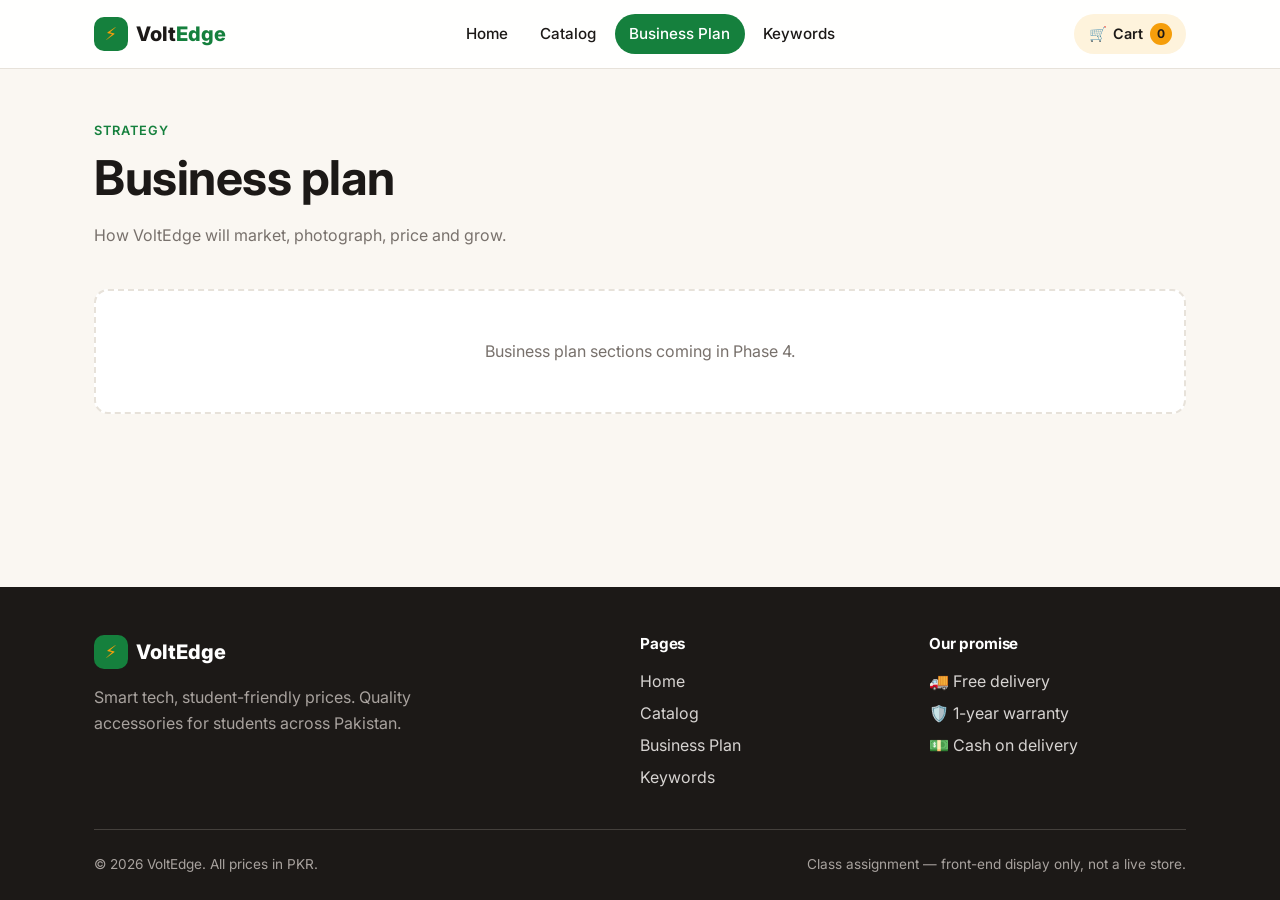
==== business.html @ deff89b0 "Phase 1: design system, product data, shared layout" ====
<!DOCTYPE html>
<!--
  =====================================================================
  VoltEdge — business.html (Business plan)
  ---------------------------------------------------------------------
  Presents the store's business plan: marketing strategy, imaging plan,
  products worth table, expected revenue (with a pure-CSS bar chart)
  and area of success. Built in Phase 4 — Phase 1 is a placeholder.
  The header and footer are injected by js/main.js.
  =====================================================================
-->
<html lang="en">
<head>
  <meta charset="UTF-8" />
  <meta name="viewport" content="width=device-width, initial-scale=1.0" />
  <title>Business Plan — VoltEdge</title>
  <meta name="description" content="VoltEdge business plan: marketing strategy, imaging plan, product margins and expected revenue." />

  <!-- Inter font (falls back to the system font stack if offline) -->
  <link rel="preconnect" href="https://fonts.googleapis.com" />
  <link rel="preconnect" href="https://fonts.gstatic.com" crossorigin />
  <link href="https://fonts.googleapis.com/css2?family=Inter:wght@400;500;600;700;800&display=swap" rel="stylesheet" />

  <!-- Shared stylesheet -->
  <link rel="stylesheet" href="css/style.css" />
</head>
<body>

  <!-- Shared header/nav (filled by main.js) -->
  <header id="site-header"></header>

  <main>
    <!-- Page intro -->
    <section class="page-hero">
      <div class="container">
        <span class="eyebrow">Strategy</span>
        <h1>Business plan</h1>
        <p>How VoltEdge will market, photograph, price and grow.</p>
      </div>
    </section>

    <!-- Business plan sections (Phase 4) -->
    <section class="section" style="padding-top: 0;">
      <div class="container">
        <div class="placeholder">Business plan sections coming in Phase 4.</div>
      </div>
    </section>
  </main>

  <!-- Shared footer (filled by main.js) -->
  <footer id="site-footer"></footer>

  <!-- Scripts: product data first, then shared behaviour -->
  <script src="js/products.js"></script>
  <script src="js/main.js"></script>
</body>
</html>
---- css/style.css ----
/* =====================================================================
   VoltEdge — style.css
   ---------------------------------------------------------------------
   The single stylesheet for every page of the VoltEdge Tech Accessories
   Store (class assignment front-end). It holds:
     1. Design tokens (CSS variables: colors, spacing, radius, shadows)
     2. Reset & base styles (body, headings, links, images)
     3. Layout helpers (container, sections, grids)
     4. Components (buttons, cards, badges, tables)
     5. Shared header / navigation
     6. Shared footer
     7. Placeholder blocks (used until each phase fills a page)
     8. Responsive rules (tablet & mobile)
   Color rule: NO blue, pink or purple anywhere — only the palette below.
   ===================================================================== */


/* ---------------------------------------------------------------------
   1. DESIGN TOKENS
   All colors and sizes live here so the whole site stays consistent.
   --------------------------------------------------------------------- */
:root {
  /* Brand palette (from the assignment brief) */
  --bg: #FAF7F2;            /* warm cream page background */
  --surface: #FFFFFF;       /* cards, header, tables */
  --ink: #1C1917;           /* main text — warm charcoal */
  --muted: #78716C;         /* secondary text */
  --primary: #15803D;       /* forest green — main brand color */
  --primary-dark: #14532D;  /* darker green for hover / footer */
  --accent: #F59E0B;        /* amber — highlights, badges, prices */

  /* Supporting tints derived from the palette */
  --primary-soft: #E7F3EA;  /* very light green background */
  --accent-soft: #FEF3DC;   /* very light amber background */
  --border: #E7E2DA;        /* warm light border */

  /* Typography */
  --font: "Inter", system-ui, -apple-system, "Segoe UI", Roboto,
          "Helvetica Neue", Arial, sans-serif;

  /* Spacing scale (generous, based on 8px) */
  --space-1: 0.5rem;   /*  8px */
  --space-2: 1rem;     /* 16px */
  --space-3: 1.5rem;   /* 24px */
  --space-4: 2rem;     /* 32px */
  --space-5: 3rem;     /* 48px */
  --space-6: 4.5rem;   /* 72px */

  /* Shape & depth */
  --radius-sm: 8px;
  --radius: 14px;
  --radius-lg: 22px;
  --shadow-sm: 0 1px 2px rgba(28, 25, 23, 0.06);
  --shadow: 0 4px 16px rgba(28, 25, 23, 0.08);
  --shadow-lg: 0 12px 32px rgba(28, 25, 23, 0.12);

  /* Layout */
  --container: 1140px;
  --header-h: 68px;
}


/* ---------------------------------------------------------------------
   2. RESET & BASE STYLES
   --------------------------------------------------------------------- */
*,
*::before,
*::after {
  box-sizing: border-box;
}

html {
  scroll-behavior: smooth;
}

body {
  margin: 0;
  font-family: var(--font);
  font-size: 1rem;
  line-height: 1.6;
  color: var(--ink);
  background: var(--bg);
  -webkit-font-smoothing: antialiased;
  /* Footer always sits at the bottom, even on short pages */
  min-height: 100vh;
  display: flex;
  flex-direction: column;
}

main {
  flex: 1;
}

h1, h2, h3, h4 {
  margin: 0 0 var(--space-2);
  line-height: 1.2;
  font-weight: 700;
  letter-spacing: -0.01em;
}

h1 { font-size: clamp(2rem, 4vw, 3rem); }
h2 { font-size: clamp(1.5rem, 3vw, 2rem); }
h3 { font-size: 1.2rem; }

p {
  margin: 0 0 var(--space-2);
}

a {
  color: var(--primary);
  text-decoration: none;
}

a:hover {
  color: var(--primary-dark);
  text-decoration: underline;
}

img {
  max-width: 100%;
  display: block;
}

/* Visible keyboard focus everywhere (accessibility) */
:focus-visible {
  outline: 3px solid var(--accent);
  outline-offset: 2px;
}

/* Small grey helper text */
.muted {
  color: var(--muted);
}


/* ---------------------------------------------------------------------
   3. LAYOUT HELPERS
   --------------------------------------------------------------------- */

/* Centered page-width wrapper */
.container {
  width: 100%;
  max-width: var(--container);
  margin: 0 auto;
  padding: 0 var(--space-3);
}

/* Vertical rhythm for page sections */
.section {
  padding: var(--space-6) 0;
}

/* Section title + subtitle block */
.section-head {
  margin-bottom: var(--space-4);
}

.section-head p {
  color: var(--muted);
  max-width: 60ch;
}

/* Small uppercase label above headings */
.eyebrow {
  display: inline-block;
  font-size: 0.8rem;
  font-weight: 600;
  text-transform: uppercase;
  letter-spacing: 0.08em;
  color: var(--primary);
  margin-bottom: var(--space-1);
}

/* Responsive auto-fit grid (cards, badges, products) */
.grid {
  display: grid;
  gap: var(--space-3);
  grid-template-columns: repeat(auto-fit, minmax(240px, 1fr));
}


/* ---------------------------------------------------------------------
   4. COMPONENTS
   --------------------------------------------------------------------- */

/* ---- 4a. Buttons ---- */
.btn {
  display: inline-flex;
  align-items: center;
  justify-content: center;
  gap: 0.5rem;
  padding: 0.75rem 1.4rem;
  font: inherit;
  font-weight: 600;
  font-size: 0.95rem;
  border: 2px solid transparent;
  border-radius: 999px;
  cursor: pointer;
  text-decoration: none;
  transition: background 0.2s, color 0.2s, transform 0.15s, box-shadow 0.2s;
}

.btn:hover {
  text-decoration: none;
  transform: translateY(-1px);
}

.btn:active {
  transform: translateY(0);
}

/* Main call-to-action: forest green */
.btn-primary {
  background: var(--primary);
  color: #fff;
  box-shadow: var(--shadow-sm);
}

.btn-primary:hover {
  background: var(--primary-dark);
  color: #fff;
  box-shadow: var(--shadow);
}

/* Secondary: outlined green */
.btn-outline {
  background: transparent;
  color: var(--primary);
  border-color: var(--primary);
}

.btn-outline:hover {
  background: var(--primary-soft);
  color: var(--primary-dark);
}

/* Attention button: amber */
.btn-accent {
  background: var(--accent);
  color: var(--ink);
}

.btn-accent:hover {
  background: #D97706; /* darker amber */
  color: var(--ink);
}

/* Full-width button (e.g. inside product cards) */
.btn-block {
  width: 100%;
}

/* ---- 4b. Cards ---- */
.card {
  background: var(--surface);
  border: 1px solid var(--border);
  border-radius: var(--radius);
  box-shadow: var(--shadow-sm);
  padding: var(--space-3);
  transition: box-shadow 0.2s, transform 0.2s;
}

/* Cards that lift slightly on hover */
.card-hover:hover {
  box-shadow: var(--shadow-lg);
  transform: translateY(-3px);
}

.card h3 {
  margin-bottom: var(--space-1);
}

/* ---- 4c. Badges / pills ---- */
.badge {
  display: inline-flex;
  align-items: center;
  gap: 0.35rem;
  padding: 0.25rem 0.7rem;
  font-size: 0.78rem;
  font-weight: 600;
  border-radius: 999px;
  background: var(--primary-soft);
  color: var(--primary-dark);
}

.badge-accent {
  background: var(--accent-soft);
  color: #92400E; /* deep amber text, readable on light amber */
}

/* Price text style (used everywhere a PKR price appears) */
.price {
  font-size: 1.25rem;
  font-weight: 700;
  color: var(--primary-dark);
}

/* ---- 4d. Tables (business plan & keyword planner) ---- */
.table-wrap {
  overflow-x: auto;              /* scroll sideways on small phones */
  background: var(--surface);
  border: 1px solid var(--border);
  border-radius: var(--radius);
  box-shadow: var(--shadow-sm);
}

table {
  width: 100%;
  border-collapse: collapse;
  font-size: 0.95rem;
}

th,
td {
  padding: 0.85rem 1rem;
  text-align: left;
  border-bottom: 1px solid var(--border);
  white-space: nowrap;
}

th {
  background: var(--primary-soft);
  color: var(--primary-dark);
  font-weight: 600;
}

tbody tr:last-child td {
  border-bottom: none;
}

tbody tr:hover {
  background: #FDFBF7;
}


/* ---------------------------------------------------------------------
   5. SHARED HEADER / NAVIGATION
   Markup is injected by js/main.js into <header id="site-header">.
   --------------------------------------------------------------------- */
.site-header {
  position: sticky;
  top: 0;
  z-index: 50;
  background: rgba(255, 255, 255, 0.92);
  backdrop-filter: blur(8px);
  border-bottom: 1px solid var(--border);
}

.nav {
  display: flex;
  align-items: center;
  justify-content: space-between;
  gap: var(--space-2);
  min-height: var(--header-h);
}

/* Logo: lightning mark + store name */
.logo {
  display: inline-flex;
  align-items: center;
  gap: 0.5rem;
  font-weight: 800;
  font-size: 1.25rem;
  color: var(--ink);
}

.logo:hover {
  text-decoration: none;
  color: var(--ink);
}

.logo-mark {
  display: grid;
  place-items: center;
  width: 34px;
  height: 34px;
  border-radius: 10px;
  background: var(--primary);
  color: var(--accent);
  font-size: 1.1rem;
}

.logo-text span {
  color: var(--primary);
}

/* Navigation links */
.nav-links {
  display: flex;
  align-items: center;
  gap: 0.25rem;
  list-style: none;
  margin: 0;
  padding: 0;
}

.nav-links a {
  display: block;
  padding: 0.5rem 0.9rem;
  border-radius: 999px;
  color: var(--ink);
  font-weight: 500;
  font-size: 0.95rem;
}

.nav-links a:hover {
  background: var(--primary-soft);
  color: var(--primary-dark);
  text-decoration: none;
}

/* Current page link (set by main.js) */
.nav-links a.active {
  background: var(--primary);
  color: #fff;
}

/* Right side of the header: cart + mobile menu button */
.nav-actions {
  display: flex;
  align-items: center;
  gap: 0.5rem;
}

/* Cart button with item counter bubble */
.cart-btn {
  position: relative;
  display: inline-flex;
  align-items: center;
  gap: 0.4rem;
  padding: 0.5rem 0.9rem;
  border-radius: 999px;
  background: var(--accent-soft);
  color: var(--ink);
  font-weight: 600;
  font-size: 0.9rem;
}

.cart-btn:hover {
  text-decoration: none;
  color: var(--ink);
  background: #FDE7B5;
}

.cart-count {
  display: inline-grid;
  place-items: center;
  min-width: 22px;
  height: 22px;
  padding: 0 6px;
  border-radius: 999px;
  background: var(--accent);
  color: var(--ink);
  font-size: 0.75rem;
  font-weight: 700;
}

/* Short "bump" animation when an item is added (used in Phase 3) */
.cart-count.bump {
  animation: bump 0.35s ease;
}

@keyframes bump {
  50% { transform: scale(1.35); }
}

/* Hamburger button — only visible on mobile */
.menu-toggle {
  display: none;
  width: 42px;
  height: 42px;
  border: 1px solid var(--border);
  border-radius: 10px;
  background: var(--surface);
  font-size: 1.2rem;
  cursor: pointer;
  color: var(--ink);
}


/* ---------------------------------------------------------------------
   6. SHARED FOOTER
   Markup is injected by js/main.js into <footer id="site-footer">.
   --------------------------------------------------------------------- */
.site-footer {
  background: var(--ink);
  color: #D6D3D1;
  padding: var(--space-5) 0 var(--space-3);
  margin-top: var(--space-5);
}

.footer-grid {
  display: grid;
  gap: var(--space-4);
  grid-template-columns: 2fr 1fr 1fr;
}

.site-footer .logo,
.site-footer .logo:hover {
  color: #fff;
}

.site-footer h4 {
  color: #fff;
  font-size: 0.95rem;
  margin-bottom: var(--space-2);
}

.site-footer ul {
  list-style: none;
  margin: 0;
  padding: 0;
}

.site-footer li {
  margin-bottom: 0.4rem;
}

.site-footer a {
  color: #D6D3D1;
}

.site-footer a:hover {
  color: var(--accent);
}

.footer-tagline {
  margin-top: var(--space-2);
  max-width: 34ch;
  color: #A8A29E;
}

.footer-bottom {
  margin-top: var(--space-4);
  padding-top: var(--space-3);
  border-top: 1px solid #44403C;
  font-size: 0.85rem;
  color: #A8A29E;
  display: flex;
  flex-wrap: wrap;
  justify-content: space-between;
  gap: var(--space-1);
}


/* ---------------------------------------------------------------------
   7. PLACEHOLDER BLOCKS
   Temporary "coming in Phase X" panels so each page shows the shared
   layout before its real content is built.
   --------------------------------------------------------------------- */
.page-hero {
  padding: var(--space-5) 0 var(--space-3);
}

.page-hero p {
  color: var(--muted);
  max-width: 60ch;
}

.placeholder {
  border: 2px dashed var(--border);
  border-radius: var(--radius);
  padding: var(--space-5) var(--space-3);
  text-align: center;
  color: var(--muted);
  background: var(--surface);
}

/* Small swatch row used on the design-system preview */
.swatches {
  display: grid;
  gap: var(--space-2);
  grid-template-columns: repeat(auto-fit, minmax(130px, 1fr));
}

.swatch {
  border-radius: var(--radius-sm);
  overflow: hidden;
  border: 1px solid var(--border);
  background: var(--surface);
  font-size: 0.8rem;
}

.swatch-color {
  height: 64px;
}

.swatch-label {
  padding: 0.5rem 0.75rem;
}

.swatch-label code {
  color: var(--muted);
}

/* Row of example buttons / badges */
.demo-row {
  display: flex;
  flex-wrap: wrap;
  gap: var(--space-2);
  align-items: center;
}


/* ---------------------------------------------------------------------
   8. RESPONSIVE RULES
   --------------------------------------------------------------------- */

/* Tablet */
@media (max-width: 900px) {
  .footer-grid {
    grid-template-columns: 1fr 1fr;
  }

  .footer-grid > :first-child {
    grid-column: 1 / -1;
  }
}

/* Mobile: collapse nav into a dropdown menu */
@media (max-width: 720px) {
  .container {
    padding: 0 var(--space-2);
  }

  .section {
    padding: var(--space-5) 0;
  }

  .menu-toggle {
    display: inline-grid;
    place-items: center;
  }

  .nav-links {
    display: none;
    position: absolute;
    top: var(--header-h);
    left: 0;
    right: 0;
    flex-direction: column;
    align-items: stretch;
    padding: var(--space-2);
    background: var(--surface);
    border-bottom: 1px solid var(--border);
    box-shadow: var(--shadow);
  }

  /* main.js toggles this class when the hamburger is tapped */
  .nav-links.open {
    display: flex;
  }

  .nav-links a {
    padding: 0.75rem 1rem;
  }

  /* Hide the word "Cart" on small screens, keep icon + count */
  .cart-label {
    display: none;
  }

  .footer-grid {
    grid-template-columns: 1fr;
  }
}
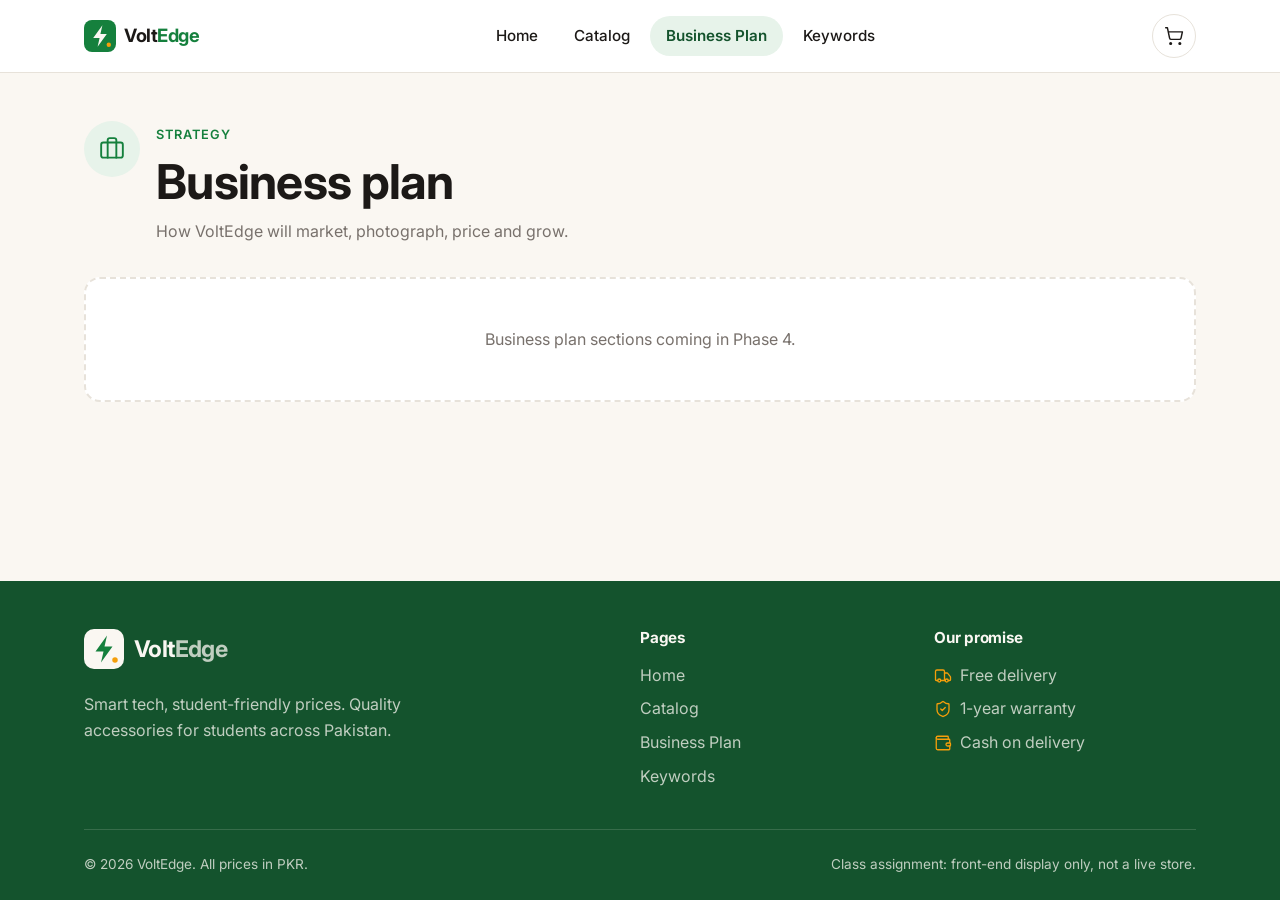
==== commit a56cf8d6: "Phase 3: SVG icons, new logo, product catalog with mini-cart" ====
--- a/business.html
+++ b/business.html
@@ -5,16 +5,19 @@
   ---------------------------------------------------------------------
   Presents the store's business plan: marketing strategy, imaging plan,
   products worth table, expected revenue (with a pure-CSS bar chart)
-  and area of success. Built in Phase 4 — Phase 1 is a placeholder.
-  The header and footer are injected by js/main.js.
+  and area of success. Built in Phase 4; for now it is a placeholder.
+  Header, footer and icons (<span data-icon>) are filled by js/main.js.
   =====================================================================
 -->
 <html lang="en">
 <head>
   <meta charset="UTF-8" />
   <meta name="viewport" content="width=device-width, initial-scale=1.0" />
-  <title>Business Plan — VoltEdge</title>
+  <title>Business Plan | VoltEdge</title>
   <meta name="description" content="VoltEdge business plan: marketing strategy, imaging plan, product margins and expected revenue." />
+
+  <!-- Favicon: the VoltEdge logo mark -->
+  <link rel="icon" href="images/favicon.svg" type="image/svg+xml" />
 
   <!-- Inter font (falls back to the system font stack if offline) -->
   <link rel="preconnect" href="https://fonts.googleapis.com" />
@@ -32,15 +35,18 @@
   <main>
     <!-- Page intro -->
     <section class="page-hero">
-      <div class="container">
-        <span class="eyebrow">Strategy</span>
-        <h1>Business plan</h1>
-        <p>How VoltEdge will market, photograph, price and grow.</p>
+      <div class="container heading-with-icon">
+        <span class="icon-circle icon-circle-lg"><span data-icon="briefcase" data-size="26"></span></span>
+        <div>
+          <span class="eyebrow">Strategy</span>
+          <h1>Business plan</h1>
+          <p>How VoltEdge will market, photograph, price and grow.</p>
+        </div>
       </div>
     </section>
 
     <!-- Business plan sections (Phase 4) -->
-    <section class="section" style="padding-top: 0;">
+    <section class="section section-tight-top">
       <div class="container">
         <div class="placeholder">Business plan sections coming in Phase 4.</div>
       </div>
@@ -50,7 +56,8 @@
   <!-- Shared footer (filled by main.js) -->
   <footer id="site-footer"></footer>
 
-  <!-- Scripts: product data first, then shared behaviour -->
+  <!-- Scripts: icons, product data, then shared behaviour -->
+  <script src="js/icons.js"></script>
   <script src="js/products.js"></script>
   <script src="js/main.js"></script>
 </body>
--- a/css/style.css
+++ b/css/style.css
@@ -2,61 +2,71 @@
    VoltEdge — style.css
    ---------------------------------------------------------------------
    The single stylesheet for every page of the VoltEdge Tech Accessories
-   Store (class assignment front-end). It holds:
-     1. Design tokens (CSS variables: colors, spacing, radius, shadows)
-     2. Reset & base styles (body, headings, links, images)
-     3. Layout helpers (container, sections, grids)
-     4. Components (buttons, cards, badges, tables)
-     5. Shared header / navigation
+   Store (class assignment front-end). Sections:
+     1. Design tokens (colors, 8px spacing scale, radii, shadows)
+     2. Reset & base styles
+     3. Layout helpers (container, sections, headings with icons)
+     4. Components (icons, buttons, cards, badges, price, tables)
+     5. Shared header (logo, nav, cart button, mini-cart)
      6. Shared footer
-     7. Placeholder blocks (used until each phase fills a page)
-     8. Responsive rules (tablet & mobile)
-   Color rule: NO blue, pink or purple anywhere — only the palette below.
+     7. Page intro & placeholder blocks
+     8. Home page (hero, trust badges, featured strip, student banner)
+     9. Catalog page (filter bar, product cards, "Products worth")
+    10. Responsive rules (tablet & phone)
+   Rules: NO blue, pink or purple; NO emoji (icons come from js/icons.js);
+   one border radius per component type; subtle shadows; flat colors.
    ===================================================================== */
 
 
 /* ---------------------------------------------------------------------
    1. DESIGN TOKENS
-   All colors and sizes live here so the whole site stays consistent.
    --------------------------------------------------------------------- */
 :root {
   /* Brand palette (from the assignment brief) */
   --bg: #FAF7F2;            /* warm cream page background */
   --surface: #FFFFFF;       /* cards, header, tables */
-  --ink: #1C1917;           /* main text — warm charcoal */
+  --ink: #1C1917;           /* main text: warm charcoal */
   --muted: #78716C;         /* secondary text */
-  --primary: #15803D;       /* forest green — main brand color */
-  --primary-dark: #14532D;  /* darker green for hover / footer */
-  --accent: #F59E0B;        /* amber — highlights, badges, prices */
-
-  /* Supporting tints derived from the palette */
-  --primary-soft: #E7F3EA;  /* very light green background */
-  --accent-soft: #FEF3DC;   /* very light amber background */
+  --primary: #15803D;       /* forest green: main brand color */
+  --primary-dark: #14532D;  /* darker green: hover, footer, banner */
+  --accent: #F59E0B;        /* amber: badges, focus ring, highlights */
+
+  /* Tints derived from the palette (still green / amber / warm grey) */
+  --primary-soft: #E7F3EA;  /* pale green: icon circles, active rows */
+  --accent-soft: #FEF3DC;   /* pale amber: tag badges */
+  --accent-ink: #92400E;    /* deep amber text, readable on pale amber */
   --border: #E7E2DA;        /* warm light border */
+  --cream-70: rgba(250, 247, 242, 0.75); /* cream text on dark green */
 
   /* Typography */
   --font: "Inter", system-ui, -apple-system, "Segoe UI", Roboto,
           "Helvetica Neue", Arial, sans-serif;
 
-  /* Spacing scale (generous, based on 8px) */
-  --space-1: 0.5rem;   /*  8px */
-  --space-2: 1rem;     /* 16px */
-  --space-3: 1.5rem;   /* 24px */
-  --space-4: 2rem;     /* 32px */
-  --space-5: 3rem;     /* 48px */
-  --space-6: 4.5rem;   /* 72px */
-
-  /* Shape & depth */
-  --radius-sm: 8px;
-  --radius: 14px;
-  --radius-lg: 22px;
-  --shadow-sm: 0 1px 2px rgba(28, 25, 23, 0.06);
-  --shadow: 0 4px 16px rgba(28, 25, 23, 0.08);
-  --shadow-lg: 0 12px 32px rgba(28, 25, 23, 0.12);
+  /* Spacing scale: strict 8px grid */
+  --space-1: 8px;
+  --space-2: 16px;
+  --space-3: 24px;
+  --space-4: 32px;
+  --space-5: 48px;
+  --space-6: 72px;
+
+  /* One radius per component type */
+  --radius-btn: 999px;   /* buttons, pills, badges, filter chips */
+  --radius-card: 16px;   /* cards, panels, tables, banner */
+  --radius-tile: 12px;   /* images inside panels, small tiles */
+  --radius-icon: 50%;    /* icon circles */
+
+  /* Subtle shadows only */
+  --shadow-sm: 0 1px 2px rgba(28, 25, 23, 0.05);
+  --shadow: 0 4px 14px rgba(28, 25, 23, 0.07);
+  --shadow-lg: 0 10px 28px rgba(28, 25, 23, 0.10);
+
+  /* Motion */
+  --ease: 0.2s ease;
 
   /* Layout */
-  --container: 1140px;
-  --header-h: 68px;
+  --container: 1160px;
+  --header-h: 72px;
 }
 
 
@@ -71,6 +81,8 @@
 
 html {
   scroll-behavior: smooth;
+  /* Anchor jumps (catalog.html#earbuds) stop below the sticky header */
+  scroll-padding-top: calc(var(--header-h) + var(--space-3));
 }
 
 body {
@@ -81,7 +93,7 @@
   color: var(--ink);
   background: var(--bg);
   -webkit-font-smoothing: antialiased;
-  /* Footer always sits at the bottom, even on short pages */
+  /* Footer sits at the bottom even on short pages */
   min-height: 100vh;
   display: flex;
   flex-direction: column;
@@ -95,12 +107,12 @@
   margin: 0 0 var(--space-2);
   line-height: 1.2;
   font-weight: 700;
-  letter-spacing: -0.01em;
+  letter-spacing: -0.015em;
 }
 
 h1 { font-size: clamp(2rem, 4vw, 3rem); }
 h2 { font-size: clamp(1.5rem, 3vw, 2rem); }
-h3 { font-size: 1.2rem; }
+h3 { font-size: 1.125rem; }
 
 p {
   margin: 0 0 var(--space-2);
@@ -109,27 +121,41 @@
 a {
   color: var(--primary);
   text-decoration: none;
+  transition: color var(--ease);
 }
 
 a:hover {
   color: var(--primary-dark);
-  text-decoration: underline;
 }
 
 img {
   max-width: 100%;
+  height: auto;
   display: block;
 }
 
-/* Visible keyboard focus everywhere (accessibility) */
+button {
+  font: inherit;
+}
+
+/* Amber keyboard focus ring on every focusable element */
 :focus-visible {
   outline: 3px solid var(--accent);
-  outline-offset: 2px;
-}
-
-/* Small grey helper text */
+  outline-offset: 3px;
+}
+
 .muted {
   color: var(--muted);
+}
+
+/* Text only for screen readers */
+.sr-only {
+  position: absolute;
+  width: 1px;
+  height: 1px;
+  overflow: hidden;
+  clip: rect(0 0 0 0);
+  white-space: nowrap;
 }
 
 
@@ -150,7 +176,11 @@
   padding: var(--space-6) 0;
 }
 
-/* Section title + subtitle block */
+.section-tight-top {
+  padding-top: 0;
+}
+
+/* Section title block */
 .section-head {
   margin-bottom: var(--space-4);
 }
@@ -158,11 +188,35 @@
 .section-head p {
   color: var(--muted);
   max-width: 60ch;
+  margin: 0;
+}
+
+/* Heading row: title on the left, button on the right */
+.section-head-row {
+  display: flex;
+  align-items: flex-end;
+  justify-content: space-between;
+  gap: var(--space-2);
+  flex-wrap: wrap;
+}
+
+/* Heading with a tinted icon circle on its left */
+.heading-with-icon {
+  display: flex;
+  align-items: flex-start;
+  gap: var(--space-2);
+}
+
+.heading-with-icon h1,
+.heading-with-icon h2 {
+  margin-bottom: var(--space-1);
 }
 
 /* Small uppercase label above headings */
 .eyebrow {
-  display: inline-block;
+  display: inline-flex;
+  align-items: center;
+  gap: 6px;
   font-size: 0.8rem;
   font-weight: 600;
   text-transform: uppercase;
@@ -171,54 +225,93 @@
   margin-bottom: var(--space-1);
 }
 
-/* Responsive auto-fit grid (cards, badges, products) */
-.grid {
-  display: grid;
-  gap: var(--space-3);
-  grid-template-columns: repeat(auto-fit, minmax(240px, 1fr));
-}
-
 
 /* ---------------------------------------------------------------------
    4. COMPONENTS
    --------------------------------------------------------------------- */
 
-/* ---- 4a. Buttons ---- */
+/* ---- 4a. Icons ---- */
+/* Inline SVGs from icons.js line up with text */
+.icon {
+  display: inline-block;
+  flex-shrink: 0;
+  vertical-align: middle;
+}
+
+/* Placeholder spans (data-icon) behave like the icon they hold */
+[data-icon] {
+  display: inline-flex;
+}
+
+/* Soft tinted circle that holds an icon */
+.icon-circle {
+  display: inline-grid;
+  place-items: center;
+  flex-shrink: 0;
+  width: 48px;
+  height: 48px;
+  border-radius: var(--radius-icon);
+  background: var(--primary-soft);
+  color: var(--primary);
+}
+
+.icon-circle-sm {
+  width: 40px;
+  height: 40px;
+}
+
+.icon-circle-lg {
+  width: 56px;
+  height: 56px;
+}
+
+/* ---- 4b. Buttons ---- */
 .btn {
   display: inline-flex;
   align-items: center;
   justify-content: center;
-  gap: 0.5rem;
-  padding: 0.75rem 1.4rem;
-  font: inherit;
+  gap: var(--space-1);
+  padding: 12px 24px;
   font-weight: 600;
   font-size: 0.95rem;
+  line-height: 1.2;
   border: 2px solid transparent;
-  border-radius: 999px;
+  border-radius: var(--radius-btn);
   cursor: pointer;
   text-decoration: none;
-  transition: background 0.2s, color 0.2s, transform 0.15s, box-shadow 0.2s;
+  transition: background var(--ease), color var(--ease),
+              border-color var(--ease), box-shadow var(--ease),
+              transform var(--ease);
 }
 
 .btn:hover {
-  text-decoration: none;
   transform: translateY(-1px);
 }
 
 .btn:active {
   transform: translateY(0);
+}
+
+/* Arrow icons slide right a little on hover */
+.btn .icon {
+  transition: transform var(--ease);
+}
+
+.btn:hover [data-icon="arrowRight"] .icon,
+.btn:hover .icon-arrow {
+  transform: translateX(3px);
 }
 
 /* Main call-to-action: forest green */
 .btn-primary {
   background: var(--primary);
-  color: #fff;
+  color: var(--bg);
   box-shadow: var(--shadow-sm);
 }
 
 .btn-primary:hover {
   background: var(--primary-dark);
-  color: #fff;
+  color: var(--bg);
   box-shadow: var(--shadow);
 }
 
@@ -234,7 +327,7 @@
   color: var(--primary-dark);
 }
 
-/* Attention button: amber */
+/* Attention button: amber with charcoal text */
 .btn-accent {
   background: var(--accent);
   color: var(--ink);
@@ -245,62 +338,100 @@
   color: var(--ink);
 }
 
-/* Full-width button (e.g. inside product cards) */
+/* Quiet text-style button */
+.btn-ghost {
+  background: transparent;
+  color: var(--muted);
+  padding: 8px 16px;
+}
+
+.btn-ghost:hover {
+  color: var(--ink);
+  background: var(--bg);
+}
+
+.btn-lg {
+  padding: 16px 32px;
+  font-size: 1.05rem;
+}
+
 .btn-block {
   width: 100%;
 }
 
-/* ---- 4b. Cards ---- */
+/* Square icon-only button (cart, menu, close) */
+.icon-btn {
+  position: relative;
+  display: inline-grid;
+  place-items: center;
+  width: 44px;
+  height: 44px;
+  border: 1px solid var(--border);
+  border-radius: var(--radius-btn);
+  background: var(--surface);
+  color: var(--ink);
+  cursor: pointer;
+  transition: background var(--ease), border-color var(--ease), color var(--ease);
+}
+
+.icon-btn:hover {
+  background: var(--primary-soft);
+  border-color: var(--primary-soft);
+  color: var(--primary-dark);
+}
+
+/* ---- 4c. Cards ---- */
 .card {
   background: var(--surface);
   border: 1px solid var(--border);
-  border-radius: var(--radius);
+  border-radius: var(--radius-card);
   box-shadow: var(--shadow-sm);
   padding: var(--space-3);
-  transition: box-shadow 0.2s, transform 0.2s;
 }
 
 /* Cards that lift slightly on hover */
+.card-hover {
+  transition: box-shadow var(--ease), transform var(--ease);
+}
+
 .card-hover:hover {
   box-shadow: var(--shadow-lg);
-  transform: translateY(-3px);
-}
-
-.card h3 {
-  margin-bottom: var(--space-1);
-}
-
-/* ---- 4c. Badges / pills ---- */
+  transform: translateY(-4px);
+}
+
+/* ---- 4d. Badges / pills ---- */
 .badge {
   display: inline-flex;
   align-items: center;
-  gap: 0.35rem;
-  padding: 0.25rem 0.7rem;
-  font-size: 0.78rem;
+  gap: 4px;
+  padding: 4px 12px;
+  font-size: 0.75rem;
   font-weight: 600;
-  border-radius: 999px;
+  line-height: 1.4;
+  border-radius: var(--radius-btn);
   background: var(--primary-soft);
   color: var(--primary-dark);
 }
 
 .badge-accent {
   background: var(--accent-soft);
-  color: #92400E; /* deep amber text, readable on light amber */
-}
-
-/* Price text style (used everywhere a PKR price appears) */
+  color: var(--accent-ink);
+}
+
+/* ---- 4e. Price ---- */
 .price {
   font-size: 1.25rem;
   font-weight: 700;
   color: var(--primary-dark);
-}
-
-/* ---- 4d. Tables (business plan & keyword planner) ---- */
+  letter-spacing: -0.01em;
+}
+
+/* ---- 4f. Tables (business plan & keyword planner) ---- */
 .table-wrap {
   overflow-x: auto;              /* scroll sideways on small phones */
   background: var(--surface);
   border: 1px solid var(--border);
-  border-radius: var(--radius);
+  border-radius: var(--radius-card);
   box-shadow: var(--shadow-sm);
 }
 
@@ -312,7 +443,7 @@
 
 th,
 td {
-  padding: 0.85rem 1rem;
+  padding: 12px 16px;
   text-align: left;
   border-bottom: 1px solid var(--border);
   white-space: nowrap;
@@ -328,25 +459,21 @@
   border-bottom: none;
 }
 
-tbody tr:hover {
-  background: #FDFBF7;
-}
-
 
 /* ---------------------------------------------------------------------
-   5. SHARED HEADER / NAVIGATION
-   Markup is injected by js/main.js into <header id="site-header">.
+   5. SHARED HEADER
+   Markup is built by js/main.js inside <header id="site-header">.
    --------------------------------------------------------------------- */
 .site-header {
   position: sticky;
   top: 0;
   z-index: 50;
-  background: rgba(255, 255, 255, 0.92);
-  backdrop-filter: blur(8px);
+  background: var(--surface);
   border-bottom: 1px solid var(--border);
 }
 
 .nav {
+  position: relative;
   display: flex;
   align-items: center;
   justify-content: space-between;
@@ -354,41 +481,23 @@
   min-height: var(--header-h);
 }
 
-/* Logo: lightning mark + store name */
+/* ---- 5a. Logo (inline SVG from main.js) ---- */
 .logo {
   display: inline-flex;
   align-items: center;
-  gap: 0.5rem;
-  font-weight: 800;
-  font-size: 1.25rem;
-  color: var(--ink);
-}
-
-.logo:hover {
-  text-decoration: none;
-  color: var(--ink);
-}
-
-.logo-mark {
-  display: grid;
-  place-items: center;
-  width: 34px;
-  height: 34px;
-  border-radius: 10px;
-  background: var(--primary);
-  color: var(--accent);
-  font-size: 1.1rem;
-}
-
-.logo-text span {
-  color: var(--primary);
-}
-
-/* Navigation links */
+  border-radius: var(--radius-tile);
+}
+
+.logo svg {
+  height: 32px;
+  width: auto;
+}
+
+/* ---- 5b. Navigation links ---- */
 .nav-links {
   display: flex;
   align-items: center;
-  gap: 0.25rem;
+  gap: 4px;
   list-style: none;
   margin: 0;
   padding: 0;
@@ -396,95 +505,257 @@
 
 .nav-links a {
   display: block;
-  padding: 0.5rem 0.9rem;
-  border-radius: 999px;
+  padding: 8px 16px;
+  border-radius: var(--radius-btn);
   color: var(--ink);
   font-weight: 500;
   font-size: 0.95rem;
+  transition: background var(--ease), color var(--ease);
 }
 
 .nav-links a:hover {
   background: var(--primary-soft);
   color: var(--primary-dark);
-  text-decoration: none;
-}
-
-/* Current page link (set by main.js) */
+}
+
+/* Current page (set by main.js) */
 .nav-links a.active {
-  background: var(--primary);
-  color: #fff;
-}
-
-/* Right side of the header: cart + mobile menu button */
+  background: var(--primary-soft);
+  color: var(--primary-dark);
+  font-weight: 600;
+}
+
+/* Right side: cart + mobile menu */
 .nav-actions {
   display: flex;
   align-items: center;
-  gap: 0.5rem;
-}
-
-/* Cart button with item counter bubble */
-.cart-btn {
-  position: relative;
-  display: inline-flex;
-  align-items: center;
-  gap: 0.4rem;
-  padding: 0.5rem 0.9rem;
-  border-radius: 999px;
-  background: var(--accent-soft);
+  gap: var(--space-1);
+}
+
+/* Menu button only shows on phones */
+.menu-toggle {
+  display: none;
+}
+
+/* ---- 5c. Cart count badge (amber bubble on the cart icon) ---- */
+.cart-count {
+  position: absolute;
+  top: -4px;
+  right: -4px;
+  display: grid;
+  place-items: center;
+  min-width: 20px;
+  height: 20px;
+  padding: 0 5px;
+  border-radius: var(--radius-btn);
+  background: var(--accent);
   color: var(--ink);
+  font-size: 0.7rem;
+  font-weight: 700;
+  border: 2px solid var(--surface);
+}
+
+/* Hide the bubble when the cart is empty */
+.cart-count[data-count="0"] {
+  display: none;
+}
+
+/* Short "bump" when an item is added */
+.cart-count.bump {
+  animation: bump 0.35s ease;
+}
+
+@keyframes bump {
+  50% { transform: scale(1.3); }
+}
+
+/* ---- 5d. Mini-cart dropdown ---- */
+.mini-cart {
+  position: absolute;
+  top: calc(100% + var(--space-1));
+  right: 0;
+  width: 380px;
+  max-width: calc(100vw - 2 * var(--space-2));
+  background: var(--surface);
+  border: 1px solid var(--border);
+  border-radius: var(--radius-card);
+  box-shadow: var(--shadow-lg);
+  overflow: hidden;
+}
+
+.mini-cart[hidden] {
+  display: none;
+}
+
+.mini-cart-head {
+  display: flex;
+  align-items: center;
+  justify-content: space-between;
+  padding: var(--space-2) var(--space-3);
+  border-bottom: 1px solid var(--border);
+}
+
+.mini-cart-head h2 {
+  font-size: 1.05rem;
+  margin: 0;
+}
+
+.mini-cart-head .icon-btn {
+  width: 36px;
+  height: 36px;
+  border: none;
+}
+
+/* Scrollable list of items */
+.mini-cart-items {
+  list-style: none;
+  margin: 0;
+  padding: var(--space-1) var(--space-3);
+  max-height: 340px;
+  overflow-y: auto;
+}
+
+.mini-cart-item {
+  display: grid;
+  grid-template-columns: 56px 1fr auto;
+  gap: var(--space-2);
+  align-items: center;
+  padding: var(--space-2) 0;
+  border-bottom: 1px solid var(--border);
+}
+
+.mini-cart-item:last-child {
+  border-bottom: none;
+}
+
+.mini-cart-item img {
+  width: 56px;
+  height: 56px;
+  object-fit: contain;
+  border: 1px solid var(--border);
+  border-radius: var(--radius-tile);
+  background: var(--surface);
+}
+
+.mini-cart-name {
   font-weight: 600;
   font-size: 0.9rem;
-}
-
-.cart-btn:hover {
-  text-decoration: none;
+  line-height: 1.3;
+  margin-bottom: 4px;
+}
+
+.mini-cart-line {
+  font-weight: 700;
+  font-size: 0.9rem;
+  text-align: right;
+}
+
+/* - 1 + quantity stepper */
+.qty {
+  display: inline-flex;
+  align-items: center;
+  gap: 4px;
+  border: 1px solid var(--border);
+  border-radius: var(--radius-btn);
+  padding: 2px;
+}
+
+.qty button {
+  display: grid;
+  place-items: center;
+  width: 24px;
+  height: 24px;
+  border: none;
+  border-radius: var(--radius-btn);
+  background: transparent;
   color: var(--ink);
-  background: #FDE7B5;
-}
-
-.cart-count {
+  cursor: pointer;
+  transition: background var(--ease);
+}
+
+.qty button:hover {
+  background: var(--primary-soft);
+}
+
+.qty span {
+  min-width: 20px;
+  text-align: center;
+  font-size: 0.85rem;
+  font-weight: 600;
+}
+
+/* Remove (bin) button */
+.remove-btn {
   display: inline-grid;
   place-items: center;
-  min-width: 22px;
-  height: 22px;
-  padding: 0 6px;
-  border-radius: 999px;
-  background: var(--accent);
-  color: var(--ink);
-  font-size: 0.75rem;
-  font-weight: 700;
-}
-
-/* Short "bump" animation when an item is added (used in Phase 3) */
-.cart-count.bump {
-  animation: bump 0.35s ease;
-}
-
-@keyframes bump {
-  50% { transform: scale(1.35); }
-}
-
-/* Hamburger button — only visible on mobile */
-.menu-toggle {
-  display: none;
-  width: 42px;
-  height: 42px;
-  border: 1px solid var(--border);
-  border-radius: 10px;
-  background: var(--surface);
-  font-size: 1.2rem;
+  margin-top: 6px;
+  margin-left: auto;
+  width: 28px;
+  height: 28px;
+  border: none;
+  border-radius: var(--radius-btn);
+  background: transparent;
+  color: var(--muted);
   cursor: pointer;
-  color: var(--ink);
+  transition: background var(--ease), color var(--ease);
+}
+
+.remove-btn:hover {
+  background: var(--accent-soft);
+  color: var(--accent-ink);
+}
+
+/* Empty state */
+.mini-cart-empty {
+  padding: var(--space-4) var(--space-3);
+  text-align: center;
+  color: var(--muted);
+}
+
+.mini-cart-empty .icon-circle {
+  margin-bottom: var(--space-2);
+}
+
+/* Total + actions */
+.mini-cart-foot {
+  padding: var(--space-2) var(--space-3) var(--space-3);
+  border-top: 1px solid var(--border);
+  background: var(--bg);
+}
+
+.mini-cart-total {
+  display: flex;
+  justify-content: space-between;
+  align-items: baseline;
+  margin-bottom: var(--space-2);
+  font-weight: 600;
+}
+
+.mini-cart-actions {
+  display: flex;
+  gap: var(--space-1);
+}
+
+.mini-cart-actions .btn {
+  flex: 1;
+  padding: 10px 16px;
+}
+
+.mini-cart-note {
+  margin: var(--space-2) 0 0;
+  font-size: 0.8rem;
+  color: var(--muted);
+  text-align: center;
 }
 
 
 /* ---------------------------------------------------------------------
    6. SHARED FOOTER
-   Markup is injected by js/main.js into <footer id="site-footer">.
+   Dark green with cream text. Built by js/main.js.
    --------------------------------------------------------------------- */
 .site-footer {
-  background: var(--ink);
-  color: #D6D3D1;
+  background: var(--primary-dark);
+  color: var(--cream-70);
   padding: var(--space-5) 0 var(--space-3);
   margin-top: var(--space-5);
 }
@@ -495,13 +766,13 @@
   grid-template-columns: 2fr 1fr 1fr;
 }
 
-.site-footer .logo,
-.site-footer .logo:hover {
-  color: #fff;
+/* Larger logo in the footer */
+.site-footer .logo svg {
+  height: 40px;
 }
 
 .site-footer h4 {
-  color: #fff;
+  color: var(--bg);
   font-size: 0.95rem;
   margin-bottom: var(--space-2);
 }
@@ -513,29 +784,38 @@
 }
 
 .site-footer li {
-  margin-bottom: 0.4rem;
+  margin-bottom: var(--space-1);
 }
 
 .site-footer a {
-  color: #D6D3D1;
+  color: var(--cream-70);
 }
 
 .site-footer a:hover {
+  color: var(--accent);
+}
+
+/* Footer promise list: icon + text */
+.footer-promise li {
+  display: flex;
+  align-items: center;
+  gap: var(--space-1);
+}
+
+.footer-promise .icon {
   color: var(--accent);
 }
 
 .footer-tagline {
   margin-top: var(--space-2);
   max-width: 34ch;
-  color: #A8A29E;
 }
 
 .footer-bottom {
   margin-top: var(--space-4);
   padding-top: var(--space-3);
-  border-top: 1px solid #44403C;
+  border-top: 1px solid rgba(250, 247, 242, 0.15);
   font-size: 0.85rem;
-  color: #A8A29E;
   display: flex;
   flex-wrap: wrap;
   justify-content: space-between;
@@ -544,69 +824,516 @@
 
 
 /* ---------------------------------------------------------------------
-   7. PLACEHOLDER BLOCKS
-   Temporary "coming in Phase X" panels so each page shows the shared
-   layout before its real content is built.
+   7. PAGE INTRO & PLACEHOLDER BLOCKS
    --------------------------------------------------------------------- */
 .page-hero {
-  padding: var(--space-5) 0 var(--space-3);
+  padding: var(--space-5) 0 var(--space-4);
 }
 
 .page-hero p {
   color: var(--muted);
   max-width: 60ch;
-}
-
+  margin: 0;
+}
+
+/* Temporary "coming in Phase X" panel */
 .placeholder {
   border: 2px dashed var(--border);
-  border-radius: var(--radius);
+  border-radius: var(--radius-card);
   padding: var(--space-5) var(--space-3);
   text-align: center;
   color: var(--muted);
   background: var(--surface);
 }
 
-/* Small swatch row used on the design-system preview */
-.swatches {
+
+/* ---------------------------------------------------------------------
+   8. HOME PAGE (index.html)
+   --------------------------------------------------------------------- */
+
+/* ---- 8a. Hero: text left, product collage right ---- */
+.hero {
+  padding: var(--space-6) 0 var(--space-5);
+}
+
+.hero-grid {
   display: grid;
-  gap: var(--space-2);
-  grid-template-columns: repeat(auto-fit, minmax(130px, 1fr));
-}
-
-.swatch {
-  border-radius: var(--radius-sm);
-  overflow: hidden;
-  border: 1px solid var(--border);
-  background: var(--surface);
-  font-size: 0.8rem;
-}
-
-.swatch-color {
-  height: 64px;
-}
-
-.swatch-label {
-  padding: 0.5rem 0.75rem;
-}
-
-.swatch-label code {
+  grid-template-columns: 1.1fr 1fr;
+  gap: var(--space-5);
+  align-items: center;
+}
+
+.hero h1 {
+  font-size: clamp(2.25rem, 5vw, 3.5rem);
+  letter-spacing: -0.025em;
+}
+
+/* Green highlight on a key phrase */
+.hero h1 .highlight {
+  color: var(--primary);
+}
+
+.hero-pitch {
+  font-size: 1.125rem;
   color: var(--muted);
-}
-
-/* Row of example buttons / badges */
-.demo-row {
+  max-width: 46ch;
+  margin-bottom: var(--space-4);
+}
+
+.hero-actions {
   display: flex;
   flex-wrap: wrap;
   gap: var(--space-2);
-  align-items: center;
+}
+
+.hero-note {
+  margin: var(--space-3) 0 0;
+  font-size: 0.9rem;
+  color: var(--muted);
+}
+
+.hero-note strong {
+  color: var(--ink);
+}
+
+/* 2x2 product collage on a green panel */
+.hero-collage {
+  display: grid;
+  grid-template-columns: 1fr 1fr;
+  gap: var(--space-2);
+  padding: var(--space-3);
+  background: var(--primary);
+  border-radius: var(--radius-card);
+  box-shadow: var(--shadow-lg);
+}
+
+.hero-collage img {
+  width: 100%;
+  aspect-ratio: 1 / 1;
+  object-fit: contain;
+  background: var(--surface);
+  border-radius: var(--radius-tile);
+  padding: var(--space-1);
+}
+
+/* ---- 8b. Trust badges ---- */
+.trust {
+  padding: 0 0 var(--space-5);
+}
+
+.trust-grid {
+  display: grid;
+  grid-template-columns: repeat(3, 1fr);
+  gap: var(--space-3);
+}
+
+.trust-item {
+  display: flex;
+  align-items: center;
+  gap: var(--space-2);
+}
+
+.trust-item h3 {
+  margin: 0;
+  font-size: 1rem;
+}
+
+.trust-item p {
+  margin: 0;
+  font-size: 0.875rem;
+  color: var(--muted);
+}
+
+/* ---- 8c. Featured products strip ---- */
+.featured-strip {
+  display: grid;
+  grid-template-columns: repeat(4, 1fr);
+  gap: var(--space-3);
+}
+
+/* Whole card links to the product in the catalog */
+.feature-card {
+  position: relative;
+  display: flex;
+  flex-direction: column;
+  background: var(--surface);
+  border: 1px solid var(--border);
+  border-radius: var(--radius-card);
+  overflow: hidden;
+  color: var(--ink);
+  box-shadow: var(--shadow-sm);
+  transition: box-shadow var(--ease), transform var(--ease);
+}
+
+.feature-card:hover {
+  color: var(--ink);
+  box-shadow: var(--shadow-lg);
+  transform: translateY(-4px);
+}
+
+.feature-tag {
+  position: absolute;
+  top: 12px;
+  left: 12px;
+  z-index: 1;
+}
+
+.feature-img {
+  padding: var(--space-3) var(--space-3) 0;
+}
+
+.feature-img img {
+  width: 100%;
+  aspect-ratio: 1 / 1;
+  object-fit: contain;
+  transition: transform 0.3s ease;
+}
+
+.feature-card:hover .feature-img img {
+  transform: scale(1.04);
+}
+
+.feature-body {
+  display: flex;
+  flex-direction: column;
+  flex: 1;
+  padding: var(--space-2) var(--space-3) var(--space-3);
+  border-top: 1px solid var(--border);
+}
+
+.feature-body h3 {
+  font-size: 1rem;
+  margin-bottom: var(--space-1);
+  flex: 1;
+}
+
+.feature-foot {
+  display: flex;
+  align-items: center;
+  justify-content: space-between;
+  gap: var(--space-1);
+}
+
+.feature-link {
+  display: inline-flex;
+  align-items: center;
+  gap: 4px;
+  font-size: 0.875rem;
+  font-weight: 600;
+  color: var(--primary);
+}
+
+.feature-link .icon {
+  transition: transform var(--ease);
+}
+
+.feature-card:hover .feature-link .icon {
+  transform: translateX(3px);
+}
+
+/* ---- 8d. Student discount banner (flat dark green) ---- */
+.student-banner {
+  display: grid;
+  grid-template-columns: auto 1fr auto;
+  align-items: center;
+  gap: var(--space-4);
+  padding: var(--space-5);
+  border-radius: var(--radius-card);
+  background: var(--primary-dark);
+  color: var(--bg);
+  box-shadow: var(--shadow);
+}
+
+/* Amber "10% OFF" circle */
+.discount-circle {
+  display: grid;
+  place-items: center;
+  width: 128px;
+  height: 128px;
+  border-radius: var(--radius-icon);
+  background: var(--accent);
+  color: var(--ink);
+  text-align: center;
+  line-height: 1;
+  font-weight: 800;
+}
+
+.discount-circle strong {
+  display: block;
+  font-size: 2.5rem;
+  letter-spacing: -0.03em;
+}
+
+.discount-circle span {
+  font-size: 0.8rem;
+  letter-spacing: 0.12em;
+}
+
+.student-banner .eyebrow {
+  color: var(--accent);
+}
+
+.student-banner h2 {
+  color: var(--bg);
+  margin-bottom: var(--space-1);
+}
+
+.student-banner p {
+  color: var(--cream-70);
+  margin: 0;
+  max-width: 52ch;
+}
+
+/* Dashed coupon with the promo code */
+.promo-code {
+  display: inline-flex;
+  align-items: center;
+  gap: var(--space-1);
+  margin-top: var(--space-2);
+  padding: 6px 16px;
+  border: 2px dashed var(--accent);
+  border-radius: var(--radius-btn);
+  font-family: ui-monospace, Menlo, Consolas, monospace;
+  font-weight: 700;
+  color: var(--accent);
+  letter-spacing: 0.08em;
 }
 
 
 /* ---------------------------------------------------------------------
-   8. RESPONSIVE RULES
+   9. CATALOG PAGE (catalog.html)
    --------------------------------------------------------------------- */
 
-/* Tablet */
+/* ---- 9a. Filter bar ---- */
+.filter-bar {
+  display: flex;
+  flex-wrap: wrap;
+  align-items: center;
+  justify-content: space-between;
+  gap: var(--space-2);
+  margin-bottom: var(--space-4);
+}
+
+.filter-chips {
+  display: flex;
+  flex-wrap: wrap;
+  gap: var(--space-1);
+}
+
+/* One filter button */
+.chip {
+  display: inline-flex;
+  align-items: center;
+  gap: var(--space-1);
+  padding: 8px 16px;
+  border: 1px solid var(--border);
+  border-radius: var(--radius-btn);
+  background: var(--surface);
+  color: var(--ink);
+  font-weight: 500;
+  font-size: 0.9rem;
+  cursor: pointer;
+  transition: background var(--ease), color var(--ease), border-color var(--ease);
+}
+
+.chip:hover {
+  border-color: var(--primary);
+  color: var(--primary-dark);
+}
+
+/* Selected filter (aria-pressed is set by catalog.js) */
+.chip[aria-pressed="true"] {
+  background: var(--primary);
+  border-color: var(--primary);
+  color: var(--bg);
+}
+
+.filter-count {
+  font-size: 0.9rem;
+  color: var(--muted);
+  margin: 0;
+}
+
+/* ---- 9b. Product grid: 4 / 2 / 1 columns ---- */
+.catalog-grid {
+  display: grid;
+  grid-template-columns: repeat(4, 1fr);
+  gap: var(--space-3);
+}
+
+/* ---- 9c. Product card ---- */
+.product-card {
+  position: relative;
+  display: flex;
+  flex-direction: column;
+  background: var(--surface);
+  border: 1px solid var(--border);
+  border-radius: var(--radius-card);
+  box-shadow: var(--shadow-sm);
+  overflow: hidden;
+  transition: box-shadow var(--ease), transform var(--ease);
+}
+
+.product-card:hover {
+  box-shadow: var(--shadow-lg);
+  transform: translateY(-4px);
+}
+
+/* Cards hidden by the filter */
+.product-card[hidden] {
+  display: none;
+}
+
+/* Brief amber glow when reached via catalog.html#id */
+.product-card.highlight {
+  animation: card-highlight 2.2s ease;
+}
+
+@keyframes card-highlight {
+  0%, 60% {
+    border-color: var(--accent);
+    box-shadow: 0 0 0 4px var(--accent-soft), var(--shadow-lg);
+  }
+  100% {
+    border-color: var(--border);
+    box-shadow: var(--shadow-sm);
+  }
+}
+
+.product-img {
+  position: relative;
+  padding: var(--space-3) var(--space-3) var(--space-1);
+}
+
+.product-img img {
+  width: 100%;
+  aspect-ratio: 1 / 1;
+  object-fit: contain;
+}
+
+.product-img .badge {
+  position: absolute;
+  top: 12px;
+  left: 12px;
+}
+
+.product-body {
+  display: flex;
+  flex-direction: column;
+  flex: 1;
+  padding: var(--space-2) var(--space-3) var(--space-3);
+  border-top: 1px solid var(--border);
+}
+
+/* Small category line with its icon */
+.product-category {
+  display: inline-flex;
+  align-items: center;
+  gap: 6px;
+  font-size: 0.75rem;
+  font-weight: 600;
+  text-transform: uppercase;
+  letter-spacing: 0.06em;
+  color: var(--primary);
+  margin-bottom: var(--space-1);
+}
+
+.product-body h3 {
+  font-size: 1.05rem;
+  margin-bottom: var(--space-1);
+}
+
+.product-desc {
+  font-size: 0.875rem;
+  color: var(--muted);
+  flex: 1;
+}
+
+.product-price {
+  margin-bottom: var(--space-2);
+}
+
+/* "Added" state on the Add to cart button */
+.btn.is-added {
+  background: var(--primary-dark);
+}
+
+/* ---- 9d. "Products worth" block on each card ---- */
+.worth {
+  margin-bottom: var(--space-2);
+  padding: 12px var(--space-2);
+  border-radius: var(--radius-tile);
+  background: var(--bg);
+  border: 1px solid var(--border);
+  font-size: 0.8rem;
+}
+
+.worth-title {
+  display: flex;
+  align-items: center;
+  gap: 6px;
+  margin: 0 0 var(--space-1);
+  font-size: 0.75rem;
+  font-weight: 600;
+  text-transform: uppercase;
+  letter-spacing: 0.06em;
+  color: var(--muted);
+}
+
+/* 2x2 grid of pairs; each label sits above its value so nothing wraps */
+.worth dl {
+  display: grid;
+  grid-template-columns: 1fr 1fr;
+  gap: var(--space-1) var(--space-2);
+  margin: 0;
+}
+
+.worth dt {
+  color: var(--muted);
+  font-size: 0.75rem;
+  line-height: 1.3;
+}
+
+.worth dd {
+  margin: 0;
+  font-weight: 600;
+  font-size: 0.875rem;
+  white-space: nowrap;
+}
+
+/* Margin value in green to stand out */
+.worth .worth-margin dd {
+  color: var(--primary);
+}
+
+/* Margin % bar */
+.margin-bar {
+  margin-top: var(--space-1);
+  height: 6px;
+  border-radius: var(--radius-btn);
+  background: var(--border);
+  overflow: hidden;
+}
+
+.margin-bar span {
+  display: block;
+  height: 100%;
+  border-radius: var(--radius-btn);
+  background: var(--primary);
+}
+
+
+/* ---------------------------------------------------------------------
+   10. RESPONSIVE RULES
+   --------------------------------------------------------------------- */
+
+/* Tablet and small laptop */
+@media (max-width: 1024px) {
+  .catalog-grid {
+    grid-template-columns: repeat(2, 1fr);
+  }
+}
+
 @media (max-width: 900px) {
   .footer-grid {
     grid-template-columns: 1fr 1fr;
@@ -615,9 +1342,33 @@
   .footer-grid > :first-child {
     grid-column: 1 / -1;
   }
-}
-
-/* Mobile: collapse nav into a dropdown menu */
+
+  /* Home: stack the hero, 2 featured cards per row */
+  .hero-grid {
+    grid-template-columns: 1fr;
+  }
+
+  .hero-collage {
+    max-width: 480px;
+  }
+
+  .featured-strip {
+    grid-template-columns: repeat(2, 1fr);
+  }
+
+  /* Banner: circle + text on top, button underneath */
+  .student-banner {
+    grid-template-columns: auto 1fr;
+    padding: var(--space-4);
+  }
+
+  .student-banner .btn {
+    grid-column: 1 / -1;
+    justify-self: start;
+  }
+}
+
+/* Phone */
 @media (max-width: 720px) {
   .container {
     padding: 0 var(--space-2);
@@ -627,17 +1378,17 @@
     padding: var(--space-5) 0;
   }
 
+  /* Collapse nav into a dropdown under the header */
   .menu-toggle {
     display: inline-grid;
-    place-items: center;
   }
 
   .nav-links {
     display: none;
     position: absolute;
-    top: var(--header-h);
-    left: 0;
-    right: 0;
+    top: 100%;
+    left: calc(-1 * var(--space-2));
+    right: calc(-1 * var(--space-2));
     flex-direction: column;
     align-items: stretch;
     padding: var(--space-2);
@@ -646,21 +1397,98 @@
     box-shadow: var(--shadow);
   }
 
-  /* main.js toggles this class when the hamburger is tapped */
   .nav-links.open {
     display: flex;
   }
 
   .nav-links a {
-    padding: 0.75rem 1rem;
-  }
-
-  /* Hide the word "Cart" on small screens, keep icon + count */
-  .cart-label {
-    display: none;
+    padding: 12px 16px;
+  }
+
+  /* Mini-cart: pinned to the screen edges with a 16px gutter */
+  .mini-cart {
+    position: fixed;
+    top: calc(var(--header-h) + var(--space-1));
+    left: var(--space-2);
+    right: var(--space-2);
+    width: auto;
+    max-width: none;
   }
 
   .footer-grid {
     grid-template-columns: 1fr;
   }
-}
+
+  /* Home page */
+  .hero {
+    padding: var(--space-4) 0;
+  }
+
+  .hero-actions .btn {
+    flex: 1;
+  }
+
+  .trust-grid {
+    grid-template-columns: 1fr;
+    gap: var(--space-2);
+  }
+
+  .featured-strip {
+    gap: var(--space-2);
+  }
+
+  .feature-img {
+    padding: var(--space-2) var(--space-2) 0;
+  }
+
+  .feature-body {
+    padding: var(--space-1) var(--space-2) var(--space-2);
+  }
+
+  .feature-body h3 {
+    font-size: 0.9rem;
+  }
+
+  .feature-foot {
+    flex-direction: column;
+    align-items: flex-start;
+  }
+
+  .feature-card .price {
+    font-size: 1.05rem;
+  }
+
+  .student-banner {
+    grid-template-columns: 1fr;
+    text-align: center;
+    padding: var(--space-4) var(--space-3);
+  }
+
+  .discount-circle {
+    margin: 0 auto;
+    width: 112px;
+    height: 112px;
+  }
+
+  .student-banner .btn {
+    justify-self: stretch;
+  }
+
+  /* Catalog: 1 column, filter chips scroll sideways */
+  .catalog-grid {
+    grid-template-columns: 1fr;
+    max-width: 440px;
+    margin: 0 auto;
+  }
+
+  .filter-chips {
+    flex-wrap: nowrap;
+    overflow-x: auto;
+    width: 100%;
+    padding-bottom: 4px;
+  }
+
+  .chip {
+    flex-shrink: 0;
+  }
+}
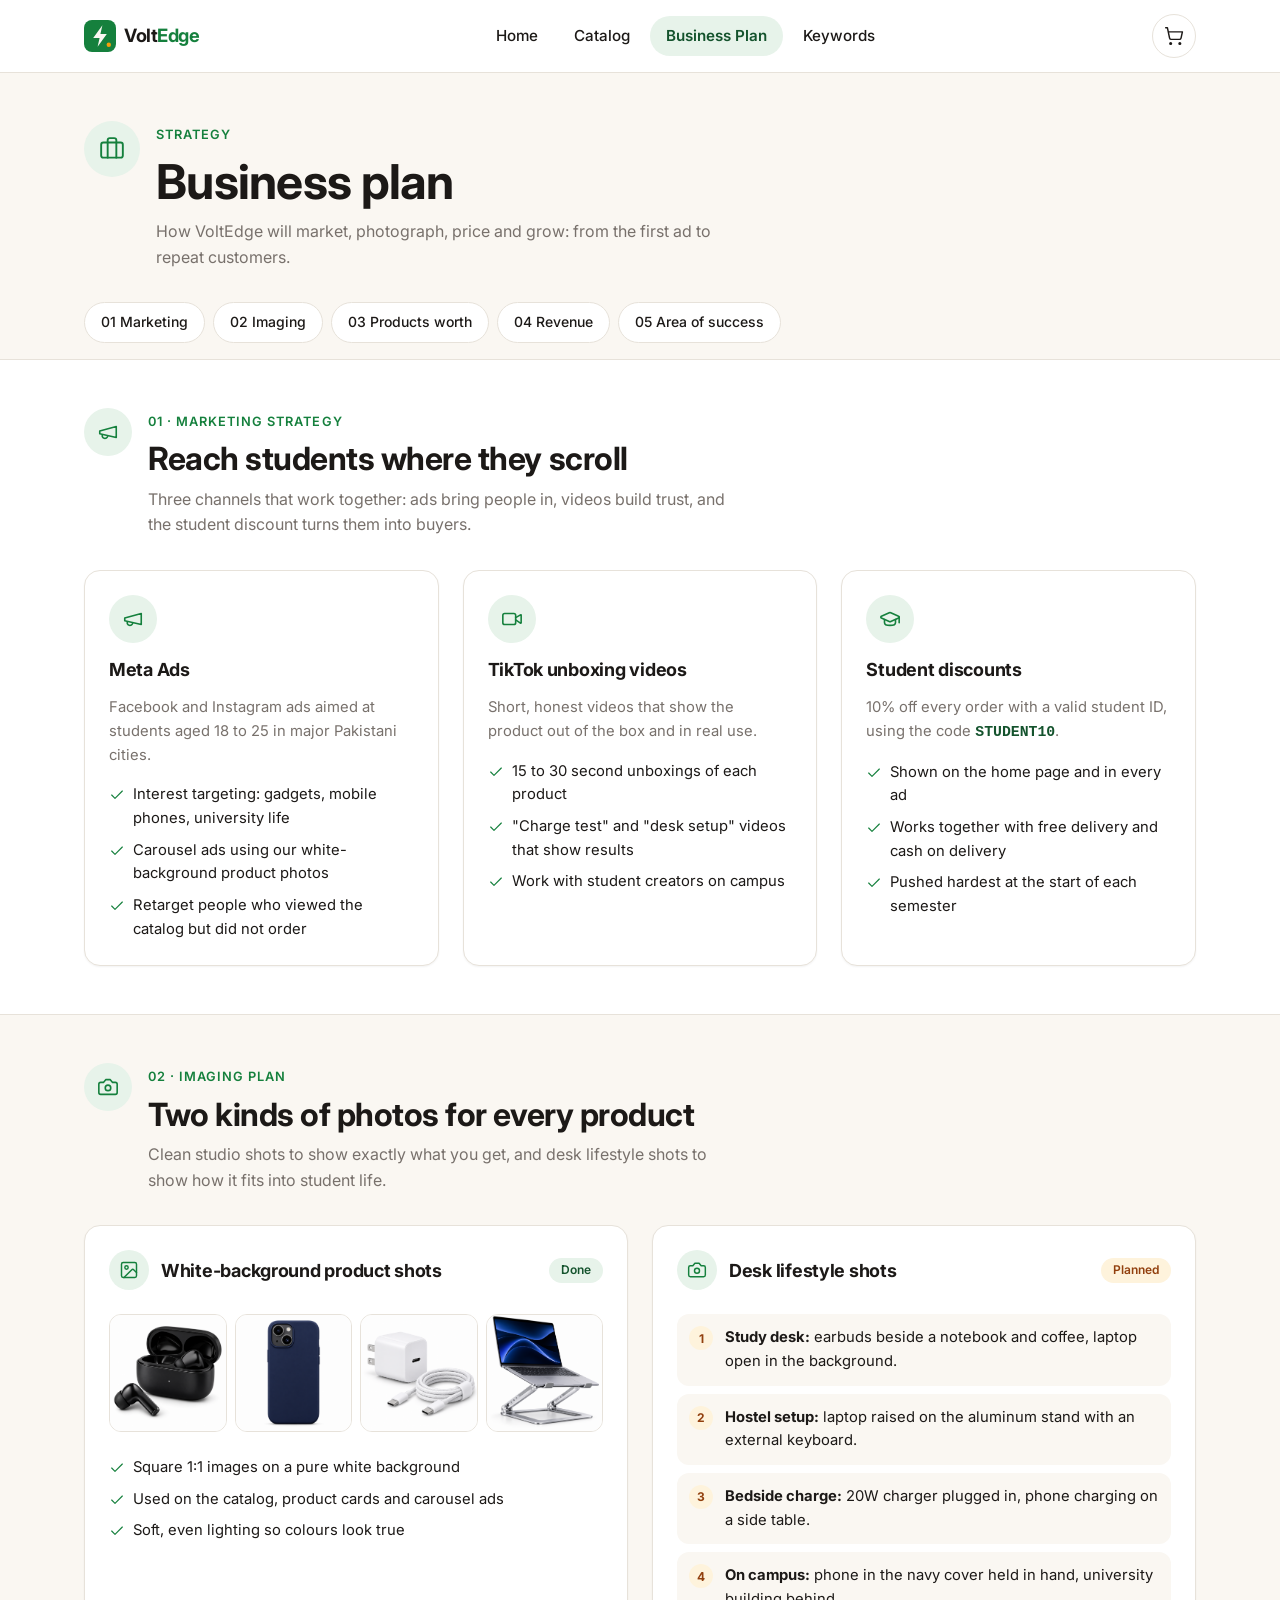
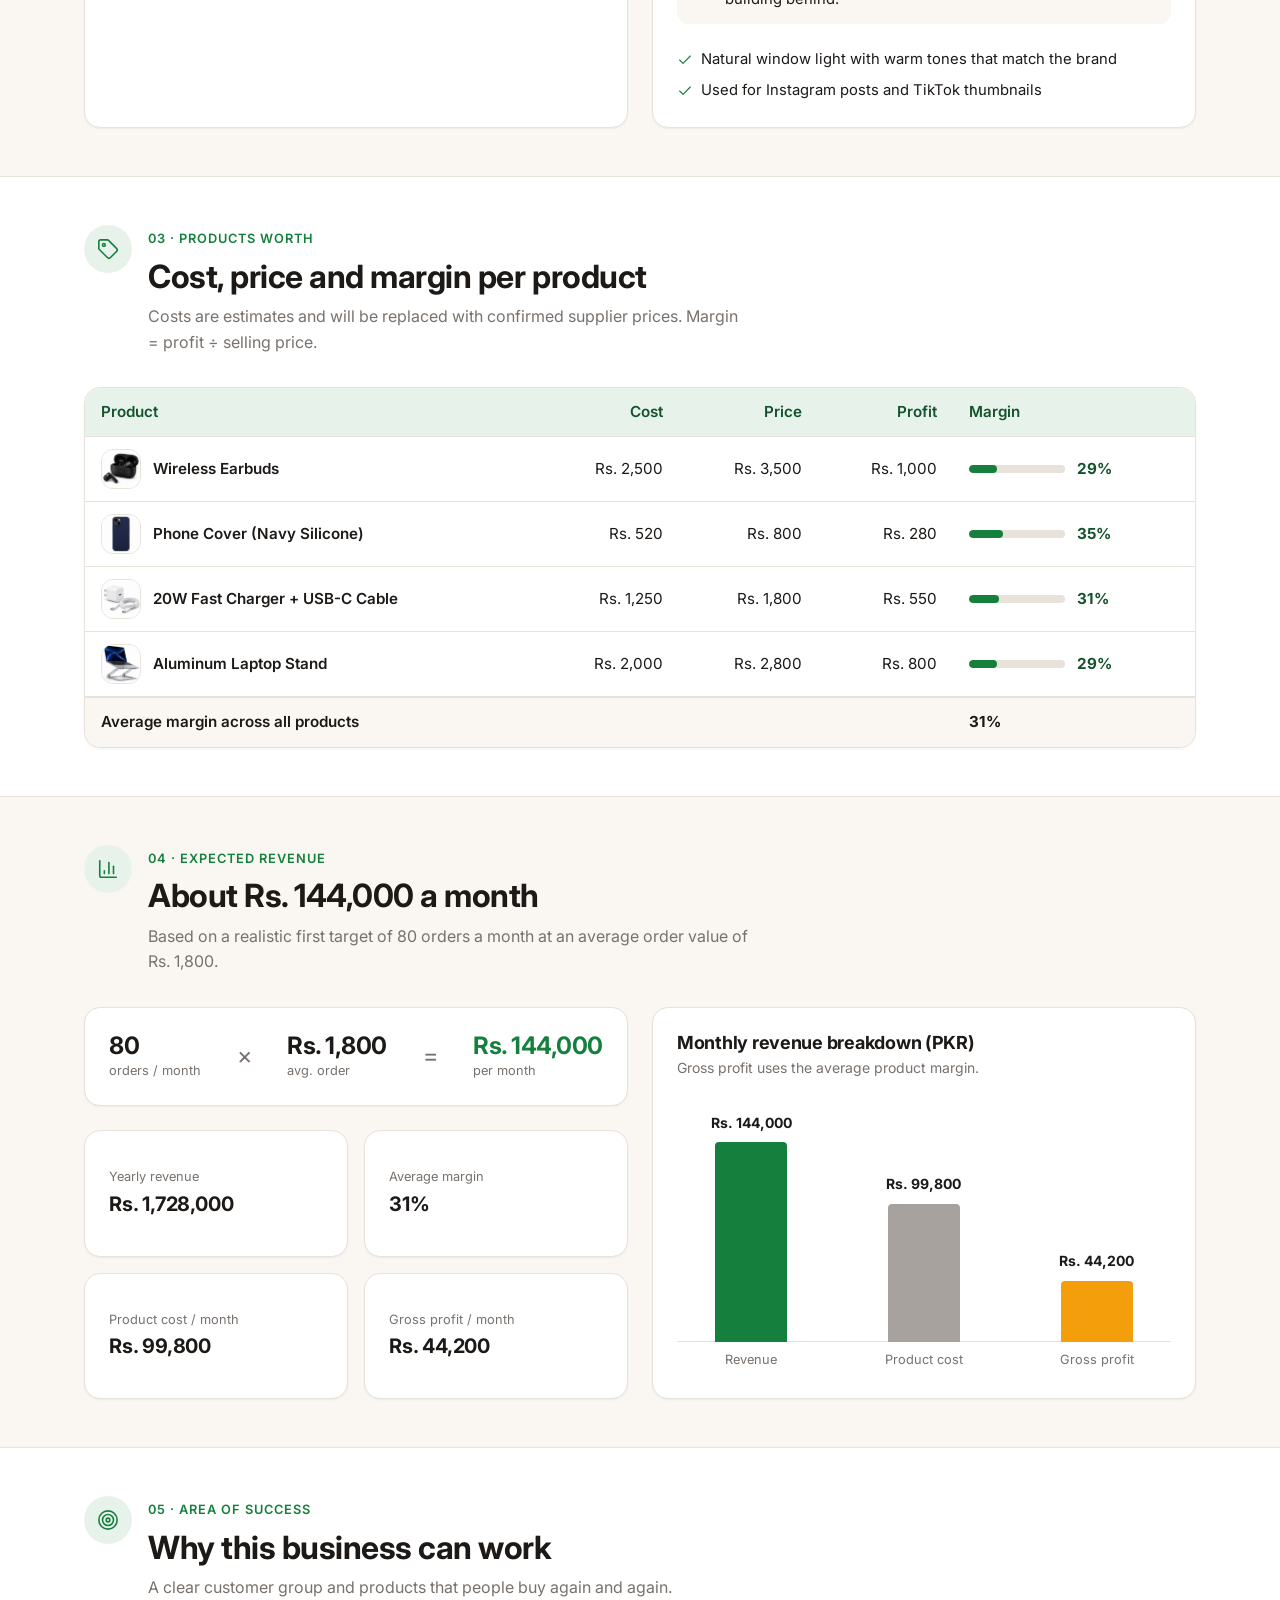
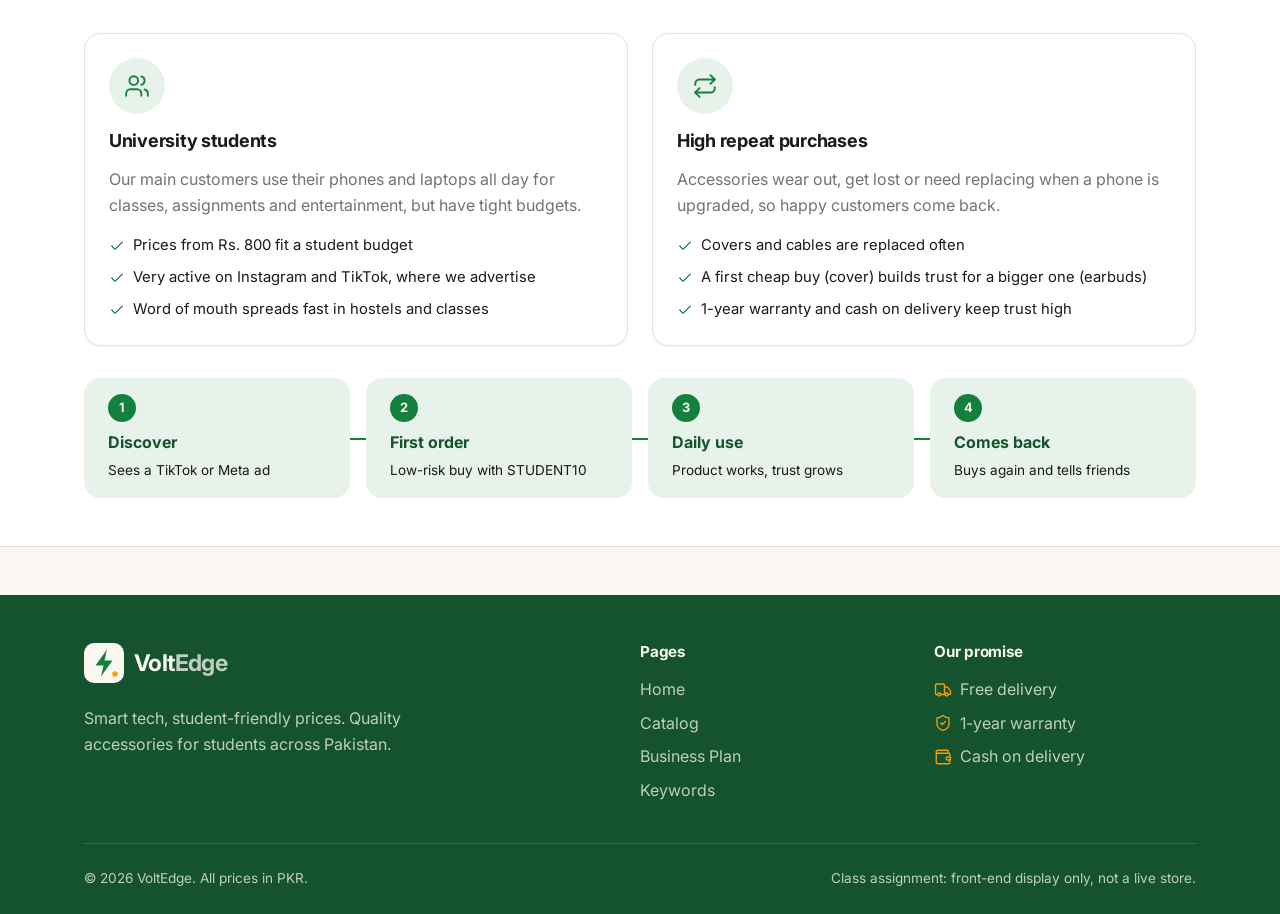
==== commit 5b7db27f: "Phase 4: business plan page" ====
--- a/business.html
+++ b/business.html
@@ -3,9 +3,16 @@
   =====================================================================
   VoltEdge — business.html (Business plan)
   ---------------------------------------------------------------------
-  Presents the store's business plan: marketing strategy, imaging plan,
-  products worth table, expected revenue (with a pure-CSS bar chart)
-  and area of success. Built in Phase 4; for now it is a placeholder.
+  The store's business plan in five numbered sections:
+    01 Marketing strategy  – Meta Ads, TikTok unboxing videos,
+                             student discounts
+    02 Imaging plan        – white-background product shots and desk
+                             lifestyle shots
+    03 Products worth      – table of cost, price, profit, margin
+                             (filled by js/business.js from products.js)
+    04 Expected revenue    – 80 orders x Rs. 1,800 per month, with a
+                             pure-CSS bar chart (sized by business.js)
+    05 Area of success     – university students, high repeat purchases
   Header, footer and icons (<span data-icon>) are filled by js/main.js.
   =====================================================================
 -->
@@ -40,15 +47,314 @@
         <div>
           <span class="eyebrow">Strategy</span>
           <h1>Business plan</h1>
-          <p>How VoltEdge will market, photograph, price and grow.</p>
-        </div>
-      </div>
-    </section>
-
-    <!-- Business plan sections (Phase 4) -->
-    <section class="section section-tight-top">
-      <div class="container">
-        <div class="placeholder">Business plan sections coming in Phase 4.</div>
+          <p>How VoltEdge will market, photograph, price and grow: from the
+            first ad to repeat customers.</p>
+        </div>
+      </div>
+    </section>
+
+    <!-- "On this page" jump links to each section -->
+    <nav class="container toc" aria-label="On this page">
+      <a href="#marketing">01 Marketing</a>
+      <a href="#imaging">02 Imaging</a>
+      <a href="#worth">03 Products worth</a>
+      <a href="#revenue">04 Revenue</a>
+      <a href="#success">05 Area of success</a>
+    </nav>
+
+    <!-- =============================================================
+         01. MARKETING STRATEGY
+         Three channels, each in its own card.
+         ============================================================= -->
+    <section class="section plan-section" id="marketing">
+      <div class="container">
+        <div class="section-head heading-with-icon">
+          <span class="icon-circle"><span data-icon="megaphone" data-size="22"></span></span>
+          <div>
+            <span class="eyebrow">01 &middot; Marketing strategy</span>
+            <h2>Reach students where they scroll</h2>
+            <p>Three channels that work together: ads bring people in, videos
+              build trust, and the student discount turns them into buyers.</p>
+          </div>
+        </div>
+
+        <div class="plan-grid">
+          <!-- Meta Ads -->
+          <article class="card card-hover plan-card">
+            <span class="icon-circle"><span data-icon="megaphone" data-size="22"></span></span>
+            <h3>Meta Ads</h3>
+            <p class="muted">Facebook and Instagram ads aimed at students aged 18 to 25 in
+              major Pakistani cities.</p>
+            <ul class="check-list">
+              <li><span data-icon="check" data-size="16"></span>Interest targeting: gadgets, mobile phones, university life</li>
+              <li><span data-icon="check" data-size="16"></span>Carousel ads using our white-background product photos</li>
+              <li><span data-icon="check" data-size="16"></span>Retarget people who viewed the catalog but did not order</li>
+            </ul>
+          </article>
+
+          <!-- TikTok -->
+          <article class="card card-hover plan-card">
+            <span class="icon-circle"><span data-icon="video" data-size="22"></span></span>
+            <h3>TikTok unboxing videos</h3>
+            <p class="muted">Short, honest videos that show the product out of the box and
+              in real use.</p>
+            <ul class="check-list">
+              <li><span data-icon="check" data-size="16"></span>15 to 30 second unboxings of each product</li>
+              <li><span data-icon="check" data-size="16"></span>"Charge test" and "desk setup" videos that show results</li>
+              <li><span data-icon="check" data-size="16"></span>Work with student creators on campus</li>
+            </ul>
+          </article>
+
+          <!-- Student discounts -->
+          <article class="card card-hover plan-card">
+            <span class="icon-circle"><span data-icon="graduationCap" data-size="22"></span></span>
+            <h3>Student discounts</h3>
+            <p class="muted">10% off every order with a valid student ID, using the code
+              <strong class="code">STUDENT10</strong>.</p>
+            <ul class="check-list">
+              <li><span data-icon="check" data-size="16"></span>Shown on the home page and in every ad</li>
+              <li><span data-icon="check" data-size="16"></span>Works together with free delivery and cash on delivery</li>
+              <li><span data-icon="check" data-size="16"></span>Pushed hardest at the start of each semester</li>
+            </ul>
+          </article>
+        </div>
+      </div>
+    </section>
+
+    <!-- =============================================================
+         02. IMAGING PLAN
+         Left: white-background shots (done). Right: lifestyle shots
+         (planned shot list).
+         ============================================================= -->
+    <section class="section plan-section" id="imaging">
+      <div class="container">
+        <div class="section-head heading-with-icon">
+          <span class="icon-circle"><span data-icon="camera" data-size="22"></span></span>
+          <div>
+            <span class="eyebrow">02 &middot; Imaging plan</span>
+            <h2>Two kinds of photos for every product</h2>
+            <p>Clean studio shots to show exactly what you get, and desk lifestyle
+              shots to show how it fits into student life.</p>
+          </div>
+        </div>
+
+        <div class="imaging-grid">
+          <!-- White-background product shots -->
+          <article class="card imaging-card">
+            <div class="imaging-head">
+              <span class="icon-circle icon-circle-sm"><span data-icon="image" data-size="20"></span></span>
+              <h3>White-background product shots</h3>
+              <span class="badge">Done</span>
+            </div>
+            <div class="shot-grid">
+              <img src="images/earbuds.png" alt="Studio shot: black wireless earbuds and case on white" width="200" height="200" loading="lazy" />
+              <img src="images/phone-cover.png" alt="Studio shot: navy silicone phone cover on white" width="200" height="200" loading="lazy" />
+              <img src="images/charger-20w.png" alt="Studio shot: white 20W charger and cable on white" width="200" height="200" loading="lazy" />
+              <img src="images/laptop-stand.png" alt="Studio shot: silver laptop stand with laptop on white" width="200" height="200" loading="lazy" />
+            </div>
+            <ul class="check-list">
+              <li><span data-icon="check" data-size="16"></span>Square 1:1 images on a pure white background</li>
+              <li><span data-icon="check" data-size="16"></span>Used on the catalog, product cards and carousel ads</li>
+              <li><span data-icon="check" data-size="16"></span>Soft, even lighting so colours look true</li>
+            </ul>
+          </article>
+
+          <!-- Desk lifestyle shots -->
+          <article class="card imaging-card">
+            <div class="imaging-head">
+              <span class="icon-circle icon-circle-sm"><span data-icon="camera" data-size="20"></span></span>
+              <h3>Desk lifestyle shots</h3>
+              <span class="badge badge-accent">Planned</span>
+            </div>
+            <ol class="shot-list">
+              <li>
+                <strong>Study desk:</strong> earbuds beside a notebook and coffee,
+                laptop open in the background.
+              </li>
+              <li>
+                <strong>Hostel setup:</strong> laptop raised on the aluminum stand
+                with an external keyboard.
+              </li>
+              <li>
+                <strong>Bedside charge:</strong> 20W charger plugged in, phone
+                charging on a side table.
+              </li>
+              <li>
+                <strong>On campus:</strong> phone in the navy cover held in hand,
+                university building behind.
+              </li>
+            </ol>
+            <ul class="check-list">
+              <li><span data-icon="check" data-size="16"></span>Natural window light with warm tones that match the brand</li>
+              <li><span data-icon="check" data-size="16"></span>Used for Instagram posts and TikTok thumbnails</li>
+            </ul>
+          </article>
+        </div>
+      </div>
+    </section>
+
+    <!-- =============================================================
+         03. PRODUCTS WORTH
+         Rows are generated by renderWorthTable() in js/business.js.
+         ============================================================= -->
+    <section class="section plan-section" id="worth">
+      <div class="container">
+        <div class="section-head heading-with-icon">
+          <span class="icon-circle"><span data-icon="tag" data-size="22"></span></span>
+          <div>
+            <span class="eyebrow">03 &middot; Products worth</span>
+            <h2>Cost, price and margin per product</h2>
+            <p>Costs are estimates and will be replaced with confirmed supplier
+              prices. Margin = profit &divide; selling price.</p>
+          </div>
+        </div>
+
+        <div class="table-wrap">
+          <table class="worth-table">
+            <caption class="sr-only">Cost, selling price, profit and margin for each product, in PKR</caption>
+            <thead>
+              <tr>
+                <th scope="col">Product</th>
+                <th scope="col" class="num">Cost</th>
+                <th scope="col" class="num">Price</th>
+                <th scope="col" class="num">Profit</th>
+                <th scope="col">Margin</th>
+              </tr>
+            </thead>
+            <tbody id="worth-body"></tbody>
+            <tfoot id="worth-foot"></tfoot>
+          </table>
+        </div>
+      </div>
+    </section>
+
+    <!-- =============================================================
+         04. EXPECTED REVENUE
+         Numbers are filled by renderRevenue() in js/business.js into
+         elements marked data-fill="...". The bar chart is pure CSS:
+         each .bar gets a --h height from business.js.
+         ============================================================= -->
+    <section class="section plan-section" id="revenue">
+      <div class="container">
+        <div class="section-head heading-with-icon">
+          <span class="icon-circle"><span data-icon="barChart" data-size="22"></span></span>
+          <div>
+            <span class="eyebrow">04 &middot; Expected revenue</span>
+            <h2>About <span data-fill="revenue">Rs. 144,000</span> a month</h2>
+            <p>Based on a realistic first target of 80 orders a month at an
+              average order value of Rs. 1,800.</p>
+          </div>
+        </div>
+
+        <div class="revenue-grid">
+          <!-- Left: the formula and key figures -->
+          <div class="revenue-figures">
+            <div class="card formula">
+              <span class="formula-part"><strong data-fill="orders">80</strong><small>orders / month</small></span>
+              <span class="formula-op" aria-hidden="true">&times;</span>
+              <span class="formula-part"><strong data-fill="aov">Rs. 1,800</strong><small>avg. order</small></span>
+              <span class="formula-op formula-eq" aria-hidden="true">=</span>
+              <span class="formula-part formula-result"><strong data-fill="revenue">Rs. 144,000</strong><small>per month</small></span>
+            </div>
+
+            <div class="stat-grid">
+              <div class="card stat">
+                <small>Yearly revenue</small>
+                <strong data-fill="yearly">Rs. 1,728,000</strong>
+              </div>
+              <div class="card stat">
+                <small>Average margin</small>
+                <strong data-fill="avg-margin">31%</strong>
+              </div>
+              <div class="card stat">
+                <small>Product cost / month</small>
+                <strong data-fill="product-cost">&nbsp;</strong>
+              </div>
+              <div class="card stat">
+                <small>Gross profit / month</small>
+                <strong data-fill="gross-profit">&nbsp;</strong>
+              </div>
+            </div>
+          </div>
+
+          <!-- Right: pure-CSS bar chart -->
+          <figure class="card chart-card">
+            <figcaption>
+              <h3>Monthly revenue breakdown (PKR)</h3>
+              <p class="muted">Gross profit uses the average product margin.</p>
+            </figcaption>
+            <div class="bar-chart">
+              <div class="bar" data-bar="revenue" data-label="Revenue" tabindex="0">
+                <span class="bar-value"></span>
+                <span class="bar-fill"></span>
+                <span class="bar-label">Revenue</span>
+              </div>
+              <div class="bar bar-muted" data-bar="cost" data-label="Product cost" tabindex="0">
+                <span class="bar-value"></span>
+                <span class="bar-fill"></span>
+                <span class="bar-label">Product cost</span>
+              </div>
+              <div class="bar" data-bar="profit" data-label="Gross profit" tabindex="0">
+                <span class="bar-value"></span>
+                <span class="bar-fill"></span>
+                <span class="bar-label">Gross profit</span>
+              </div>
+            </div>
+          </figure>
+        </div>
+      </div>
+    </section>
+
+    <!-- =============================================================
+         05. AREA OF SUCCESS
+         Two strengths, then the repeat-purchase loop.
+         ============================================================= -->
+    <section class="section plan-section" id="success">
+      <div class="container">
+        <div class="section-head heading-with-icon">
+          <span class="icon-circle"><span data-icon="target" data-size="22"></span></span>
+          <div>
+            <span class="eyebrow">05 &middot; Area of success</span>
+            <h2>Why this business can work</h2>
+            <p>A clear customer group and products that people buy again and again.</p>
+          </div>
+        </div>
+
+        <div class="success-grid">
+          <!-- University students -->
+          <article class="card success-card">
+            <span class="icon-circle icon-circle-lg"><span data-icon="users" data-size="26"></span></span>
+            <h3>University students</h3>
+            <p class="muted">Our main customers use their phones and laptops all day for
+              classes, assignments and entertainment, but have tight budgets.</p>
+            <ul class="check-list">
+              <li><span data-icon="check" data-size="16"></span>Prices from Rs. 800 fit a student budget</li>
+              <li><span data-icon="check" data-size="16"></span>Very active on Instagram and TikTok, where we advertise</li>
+              <li><span data-icon="check" data-size="16"></span>Word of mouth spreads fast in hostels and classes</li>
+            </ul>
+          </article>
+
+          <!-- High repeat purchases -->
+          <article class="card success-card">
+            <span class="icon-circle icon-circle-lg"><span data-icon="repeat" data-size="26"></span></span>
+            <h3>High repeat purchases</h3>
+            <p class="muted">Accessories wear out, get lost or need replacing when a
+              phone is upgraded, so happy customers come back.</p>
+            <ul class="check-list">
+              <li><span data-icon="check" data-size="16"></span>Covers and cables are replaced often</li>
+              <li><span data-icon="check" data-size="16"></span>A first cheap buy (cover) builds trust for a bigger one (earbuds)</li>
+              <li><span data-icon="check" data-size="16"></span>1-year warranty and cash on delivery keep trust high</li>
+            </ul>
+          </article>
+        </div>
+
+        <!-- Repeat-purchase loop: four steps -->
+        <ol class="loop" aria-label="Repeat purchase loop">
+          <li><span class="loop-num">1</span><strong>Discover</strong><small>Sees a TikTok or Meta ad</small></li>
+          <li><span class="loop-num">2</span><strong>First order</strong><small>Low-risk buy with STUDENT10</small></li>
+          <li><span class="loop-num">3</span><strong>Daily use</strong><small>Product works, trust grows</small></li>
+          <li><span class="loop-num">4</span><strong>Comes back</strong><small>Buys again and tells friends</small></li>
+        </ol>
       </div>
     </section>
   </main>
@@ -56,9 +362,10 @@
   <!-- Shared footer (filled by main.js) -->
   <footer id="site-footer"></footer>
 
-  <!-- Scripts: icons, product data, then shared behaviour -->
+  <!-- Scripts: icons, product data, shared behaviour, then business page -->
   <script src="js/icons.js"></script>
   <script src="js/products.js"></script>
   <script src="js/main.js"></script>
+  <script src="js/business.js"></script>
 </body>
 </html>
--- a/css/style.css
+++ b/css/style.css
@@ -12,7 +12,8 @@
      7. Page intro & placeholder blocks
      8. Home page (hero, trust badges, featured strip, student banner)
      9. Catalog page (filter bar, product cards, "Products worth")
-    10. Responsive rules (tablet & phone)
+    10. Business plan page (sections, table, CSS bar chart, loop)
+    11. Responsive rules (tablet & phone)
    Rules: NO blue, pink or purple; NO emoji (icons come from js/icons.js);
    one border radius per component type; subtle shadows; flat colors.
    ===================================================================== */
@@ -1324,13 +1325,461 @@
 
 
 /* ---------------------------------------------------------------------
-   10. RESPONSIVE RULES
+   10. BUSINESS PLAN PAGE (business.html)
+   --------------------------------------------------------------------- */
+
+/* ---- 10a. "On this page" jump links ---- */
+.toc {
+  display: flex;
+  flex-wrap: wrap;
+  gap: var(--space-1);
+  margin-bottom: var(--space-2);
+}
+
+.toc a {
+  padding: 8px 16px;
+  border: 1px solid var(--border);
+  border-radius: var(--radius-btn);
+  background: var(--surface);
+  color: var(--ink);
+  font-size: 0.875rem;
+  font-weight: 500;
+  transition: border-color var(--ease), color var(--ease), background var(--ease);
+}
+
+.toc a:hover {
+  border-color: var(--primary);
+  color: var(--primary-dark);
+  background: var(--primary-soft);
+}
+
+/* Plan sections are a little tighter than home sections */
+.plan-section {
+  padding: var(--space-5) 0;
+}
+
+/* Every other plan section sits on white to separate them */
+.plan-section:nth-of-type(even) {
+  background: var(--surface);
+  border-top: 1px solid var(--border);
+  border-bottom: 1px solid var(--border);
+}
+
+/* ---- 10b. Shared lists ---- */
+/* Bullet list with green tick icons */
+.check-list {
+  list-style: none;
+  margin: 0;
+  padding: 0;
+}
+
+.check-list li {
+  display: flex;
+  align-items: flex-start;
+  gap: var(--space-1);
+  margin-bottom: var(--space-1);
+  font-size: 0.925rem;
+}
+
+.check-list li:last-child {
+  margin-bottom: 0;
+}
+
+.check-list [data-icon] {
+  margin-top: 4px;
+  color: var(--primary);
+}
+
+/* Inline promo code text */
+.code {
+  font-family: ui-monospace, Menlo, Consolas, monospace;
+  color: var(--primary-dark);
+}
+
+/* ---- 10c. Marketing cards ---- */
+.plan-grid {
+  display: grid;
+  grid-template-columns: repeat(3, 1fr);
+  gap: var(--space-3);
+}
+
+.plan-card .icon-circle {
+  margin-bottom: var(--space-2);
+}
+
+.plan-card > p {
+  font-size: 0.925rem;
+}
+
+/* ---- 10d. Imaging plan ---- */
+.imaging-grid {
+  display: grid;
+  grid-template-columns: 1fr 1fr;
+  gap: var(--space-3);
+}
+
+.imaging-head {
+  display: flex;
+  align-items: center;
+  gap: 12px;
+  margin-bottom: var(--space-3);
+}
+
+.imaging-head h3 {
+  margin: 0;
+  flex: 1;
+}
+
+/* Four studio shots in a row */
+.shot-grid {
+  display: grid;
+  grid-template-columns: repeat(4, 1fr);
+  gap: var(--space-1);
+  margin-bottom: var(--space-3);
+}
+
+.shot-grid img {
+  width: 100%;
+  aspect-ratio: 1 / 1;
+  object-fit: contain;
+  border: 1px solid var(--border);
+  border-radius: var(--radius-tile);
+  background: var(--surface);
+}
+
+/* Numbered lifestyle shot list */
+.shot-list {
+  counter-reset: shot;
+  list-style: none;
+  margin: 0 0 var(--space-3);
+  padding: 0;
+}
+
+.shot-list li {
+  counter-increment: shot;
+  position: relative;
+  padding: 12px 12px 12px 48px;
+  margin-bottom: var(--space-1);
+  border-radius: var(--radius-tile);
+  background: var(--bg);
+  font-size: 0.925rem;
+}
+
+/* Amber number circle before each shot */
+.shot-list li::before {
+  content: counter(shot);
+  position: absolute;
+  left: 12px;
+  top: 12px;
+  display: grid;
+  place-items: center;
+  width: 24px;
+  height: 24px;
+  border-radius: var(--radius-icon);
+  background: var(--accent-soft);
+  color: var(--accent-ink);
+  font-size: 0.75rem;
+  font-weight: 700;
+}
+
+/* ---- 10e. Products worth table ---- */
+/* Number columns line up on the right */
+.worth-table .num {
+  text-align: right;
+}
+
+.table-product {
+  display: flex;
+  align-items: center;
+  gap: 12px;
+  font-weight: 600;
+}
+
+.table-product img {
+  width: 40px;
+  height: 40px;
+  object-fit: contain;
+  border: 1px solid var(--border);
+  border-radius: var(--radius-tile);
+  background: var(--surface);
+}
+
+/* Margin cell: small bar + percentage */
+.table-margin {
+  display: flex;
+  align-items: center;
+  gap: 12px;
+}
+
+.table-margin-bar {
+  width: 96px;
+  height: 8px;
+  border-radius: var(--radius-btn);
+  background: var(--border);
+  overflow: hidden;
+}
+
+.table-margin-bar span {
+  display: block;
+  height: 100%;
+  border-radius: var(--radius-btn);
+  background: var(--primary);
+}
+
+.table-margin strong {
+  color: var(--primary-dark);
+}
+
+/* Average row at the bottom */
+.worth-table tfoot td {
+  background: var(--bg);
+  border-top: 2px solid var(--border);
+  border-bottom: none;
+  font-weight: 600;
+}
+
+/* ---- 10f. Expected revenue ---- */
+.revenue-grid {
+  display: grid;
+  grid-template-columns: 1fr 1fr;
+  gap: var(--space-3);
+  align-items: stretch;
+}
+
+.revenue-figures {
+  display: flex;
+  flex-direction: column;
+  gap: var(--space-3);
+}
+
+/* "80 x Rs. 1,800 = Rs. 144,000" */
+.formula {
+  display: flex;
+  align-items: center;
+  justify-content: space-between;
+  flex-wrap: wrap;
+  gap: var(--space-2);
+}
+
+.formula-part {
+  display: flex;
+  flex-direction: column;
+}
+
+.formula-part strong {
+  font-size: 1.5rem;
+  letter-spacing: -0.02em;
+  line-height: 1.2;
+}
+
+.formula-part small {
+  color: var(--muted);
+  font-size: 0.8rem;
+}
+
+.formula-op {
+  font-size: 1.5rem;
+  color: var(--muted);
+}
+
+.formula-result strong {
+  color: var(--primary);
+}
+
+/* 2x2 small stat tiles */
+.stat-grid {
+  display: grid;
+  grid-template-columns: 1fr 1fr;
+  gap: var(--space-2);
+  flex: 1;
+}
+
+.stat {
+  display: flex;
+  flex-direction: column;
+  justify-content: center;
+  padding: var(--space-2) var(--space-3);
+}
+
+.stat small {
+  color: var(--muted);
+  font-size: 0.8rem;
+}
+
+.stat strong {
+  font-size: 1.25rem;
+  letter-spacing: -0.01em;
+}
+
+/* ---- 10g. Pure-CSS bar chart ----
+   Each .bar is a column: value label, coloured fill, name label.
+   The fill height is --h (0 to 1, set by business.js) x 200px.     */
+.chart-card figcaption h3 {
+  margin-bottom: 4px;
+}
+
+.chart-card figcaption p {
+  font-size: 0.875rem;
+  margin-bottom: var(--space-3);
+}
+
+.chart-card {
+  margin: 0;
+}
+
+.bar-chart {
+  display: grid;
+  grid-template-columns: repeat(3, 1fr);
+  gap: var(--space-3);
+  align-items: end;
+  padding-top: var(--space-1);
+  /* Baseline the bars stand on */
+  background: linear-gradient(var(--border), var(--border)) bottom 32px left 0 / 100% 1px no-repeat;
+}
+
+.bar {
+  --h: 0;
+  display: flex;
+  flex-direction: column;
+  align-items: center;
+  gap: var(--space-1);
+  border-radius: var(--radius-tile);
+  outline-offset: 4px;
+}
+
+/* Value printed above each bar (direct label) */
+.bar-value {
+  font-size: 0.875rem;
+  font-weight: 700;
+  color: var(--ink);
+  white-space: nowrap;
+}
+
+/* The bar itself: rounded top, grows in on load */
+.bar-fill {
+  width: 100%;
+  max-width: 72px;
+  height: calc(var(--h) * 200px);
+  border-radius: 4px 4px 0 0;
+  background: var(--primary);
+  transition: height 0.8s ease, background var(--ease);
+}
+
+.bar-muted .bar-fill {
+  background: #A8A29E; /* warm grey for cost */
+}
+
+.bar[data-bar="profit"] .bar-fill {
+  background: var(--accent);
+}
+
+/* Hover / keyboard focus: darken the bar */
+.bar:hover .bar-fill,
+.bar:focus-visible .bar-fill {
+  filter: brightness(0.88);
+}
+
+.bar-label {
+  height: 24px;
+  font-size: 0.8rem;
+  color: var(--muted);
+  text-align: center;
+  white-space: nowrap;
+}
+
+/* ---- 10h. Area of success ---- */
+.success-grid {
+  display: grid;
+  grid-template-columns: 1fr 1fr;
+  gap: var(--space-3);
+  margin-bottom: var(--space-4);
+}
+
+.success-card .icon-circle {
+  margin-bottom: var(--space-2);
+}
+
+/* Repeat-purchase loop: 4 connected steps */
+.loop {
+  list-style: none;
+  margin: 0;
+  padding: 0;
+  display: grid;
+  grid-template-columns: repeat(4, 1fr);
+  gap: var(--space-2);
+  counter-reset: none;
+}
+
+.loop li {
+  position: relative;
+  display: flex;
+  flex-direction: column;
+  gap: 4px;
+  padding: var(--space-2) var(--space-3);
+  background: var(--primary-soft);
+  border-radius: var(--radius-card);
+}
+
+/* Small connector line between steps (desktop only) */
+.loop li:not(:last-child)::after {
+  content: "";
+  position: absolute;
+  top: 50%;
+  right: calc(-1 * var(--space-2));
+  width: var(--space-2);
+  height: 2px;
+  background: var(--primary);
+}
+
+.loop-num {
+  display: grid;
+  place-items: center;
+  width: 28px;
+  height: 28px;
+  border-radius: var(--radius-icon);
+  background: var(--primary);
+  color: var(--bg);
+  font-size: 0.8rem;
+  font-weight: 700;
+  margin-bottom: 4px;
+}
+
+.loop strong {
+  color: var(--primary-dark);
+}
+
+.loop small {
+  color: var(--ink);
+  font-size: 0.85rem;
+}
+
+
+/* ---------------------------------------------------------------------
+   11. RESPONSIVE RULES
    --------------------------------------------------------------------- */
 
 /* Tablet and small laptop */
 @media (max-width: 1024px) {
   .catalog-grid {
     grid-template-columns: repeat(2, 1fr);
+  }
+
+  /* Business plan: stack two-column blocks */
+  .plan-grid {
+    grid-template-columns: 1fr 1fr;
+  }
+
+  .imaging-grid,
+  .revenue-grid {
+    grid-template-columns: 1fr;
+  }
+
+  .loop {
+    grid-template-columns: 1fr 1fr;
+  }
+
+  .loop li::after {
+    display: none;
   }
 }
 
@@ -1491,4 +1940,129 @@
   .chip {
     flex-shrink: 0;
   }
-}
+
+  /* Business plan on phones: everything in one column */
+  .toc {
+    flex-wrap: nowrap;
+    overflow-x: auto;
+    padding-bottom: 4px;
+  }
+
+  .toc a {
+    flex-shrink: 0;
+  }
+
+  .plan-section {
+    padding: var(--space-4) 0;
+  }
+
+  .plan-grid,
+  .success-grid,
+  .loop {
+    grid-template-columns: 1fr;
+  }
+
+  .shot-grid {
+    grid-template-columns: repeat(2, 1fr);
+  }
+
+  .formula-part strong {
+    font-size: 1.2rem;
+  }
+
+  /* Formula: "80 x Rs. 1,800" on one line, "= Rs. 144,000" below it */
+  .formula {
+    justify-content: flex-start;
+  }
+
+  /* The "=" moves in front of the result (see ::before below) */
+  .formula-eq {
+    display: none;
+  }
+
+  .formula-result {
+    flex-basis: 100%;
+    padding-top: 12px;
+    border-top: 1px solid var(--border);
+  }
+
+  .formula-result strong::before {
+    content: "= ";
+    color: var(--muted);
+  }
+
+  /* Products worth table: each row becomes a small stacked card */
+  .worth-table thead {
+    display: none;
+  }
+
+  .worth-table,
+  .worth-table tbody,
+  .worth-table tr,
+  .worth-table td {
+    display: block;
+    width: 100%;
+  }
+
+  .worth-table tbody tr {
+    padding: 12px var(--space-2);
+    border-bottom: 1px solid var(--border);
+  }
+
+  .worth-table td {
+    padding: 4px 0;
+    border: none;
+  }
+
+  /* Product name row on top, then label: value rows */
+  .worth-table td[data-label] {
+    display: flex;
+    justify-content: space-between;
+    align-items: center;
+    font-size: 0.9rem;
+  }
+
+  .worth-table td[data-label]::before {
+    content: attr(data-label);
+    color: var(--muted);
+  }
+
+  .worth-table td:first-child {
+    padding-bottom: var(--space-1);
+  }
+
+  .table-margin-bar {
+    width: 72px;
+  }
+
+  /* Average row: label left, value right */
+  .worth-table tfoot tr {
+    display: flex;
+    justify-content: space-between;
+    background: var(--bg);
+  }
+
+  .worth-table tfoot td {
+    display: block;
+    width: auto;
+    padding: 12px var(--space-2);
+    white-space: normal;
+  }
+
+  .stat {
+    padding: var(--space-2);
+  }
+
+  .stat strong {
+    font-size: 1.05rem;
+  }
+
+  .bar-chart {
+    gap: var(--space-2);
+  }
+
+  .bar-value,
+  .bar-label {
+    font-size: 0.75rem;
+  }
+}
